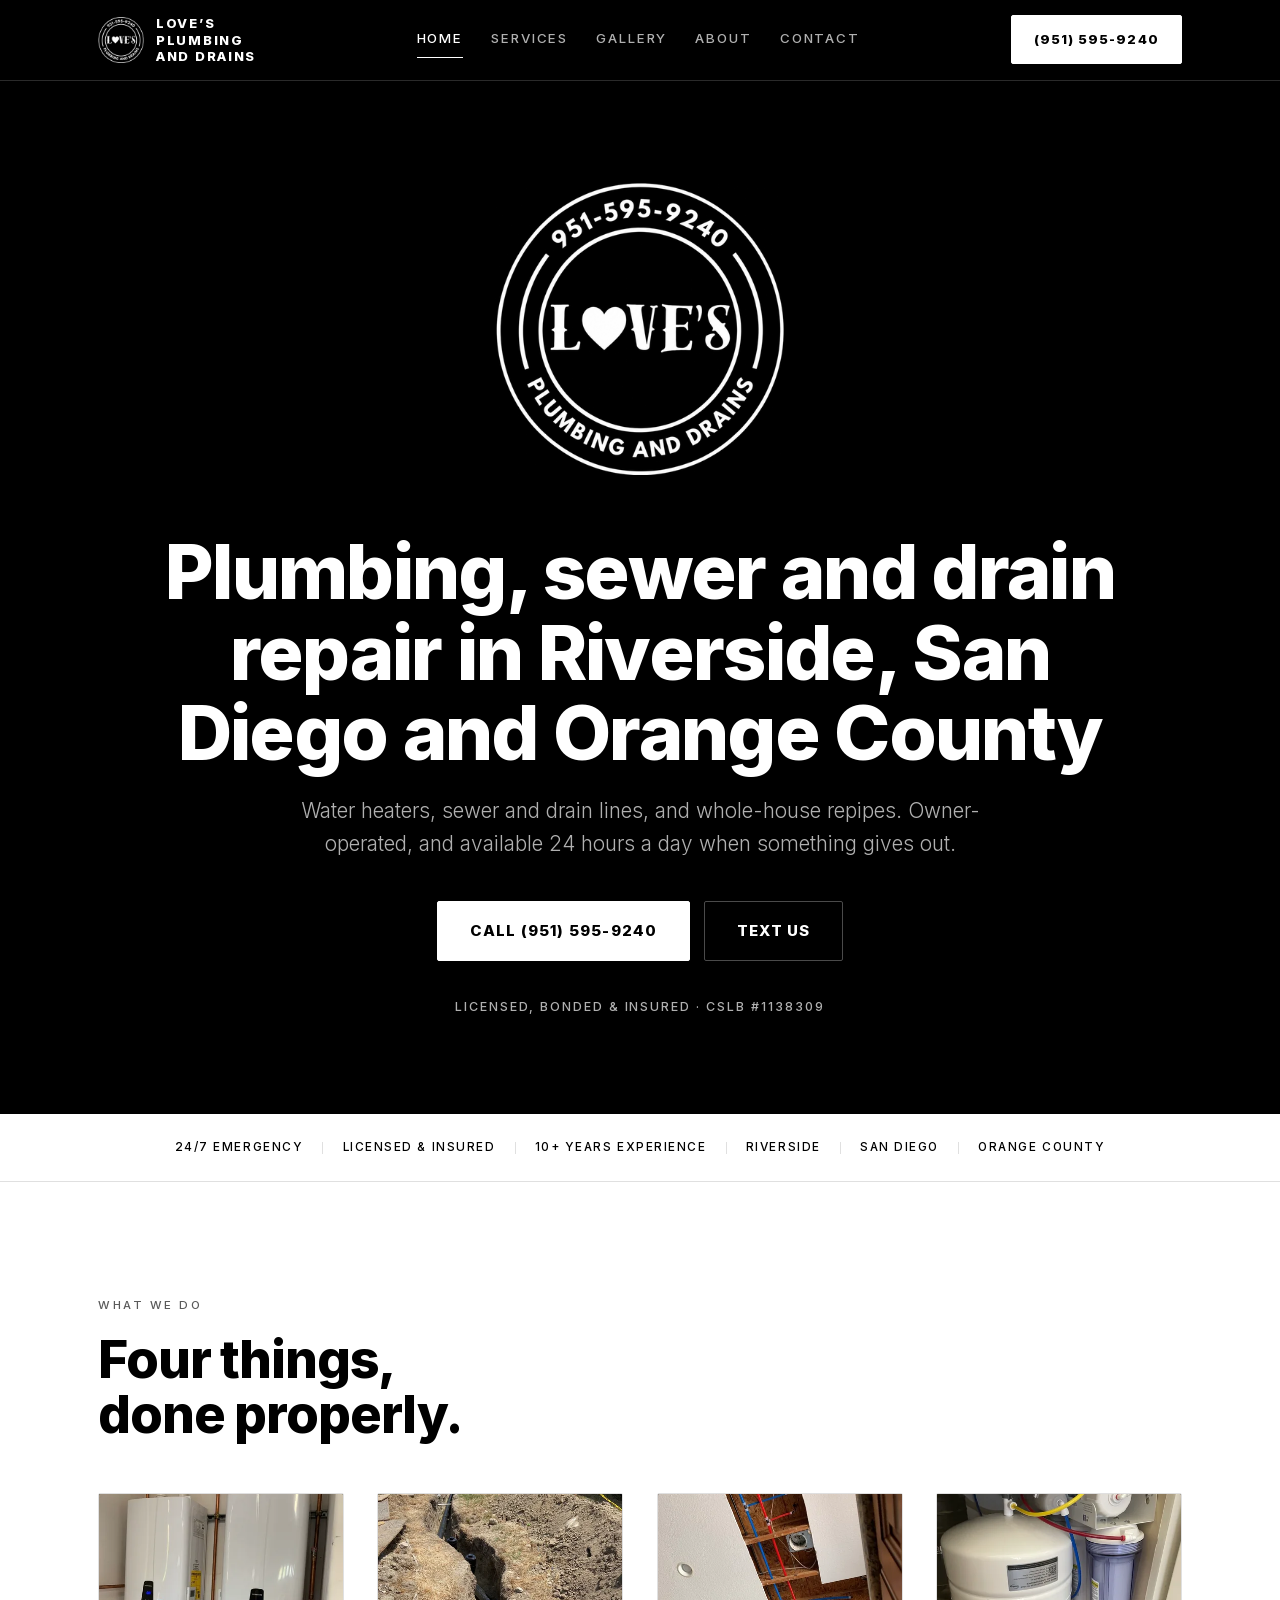
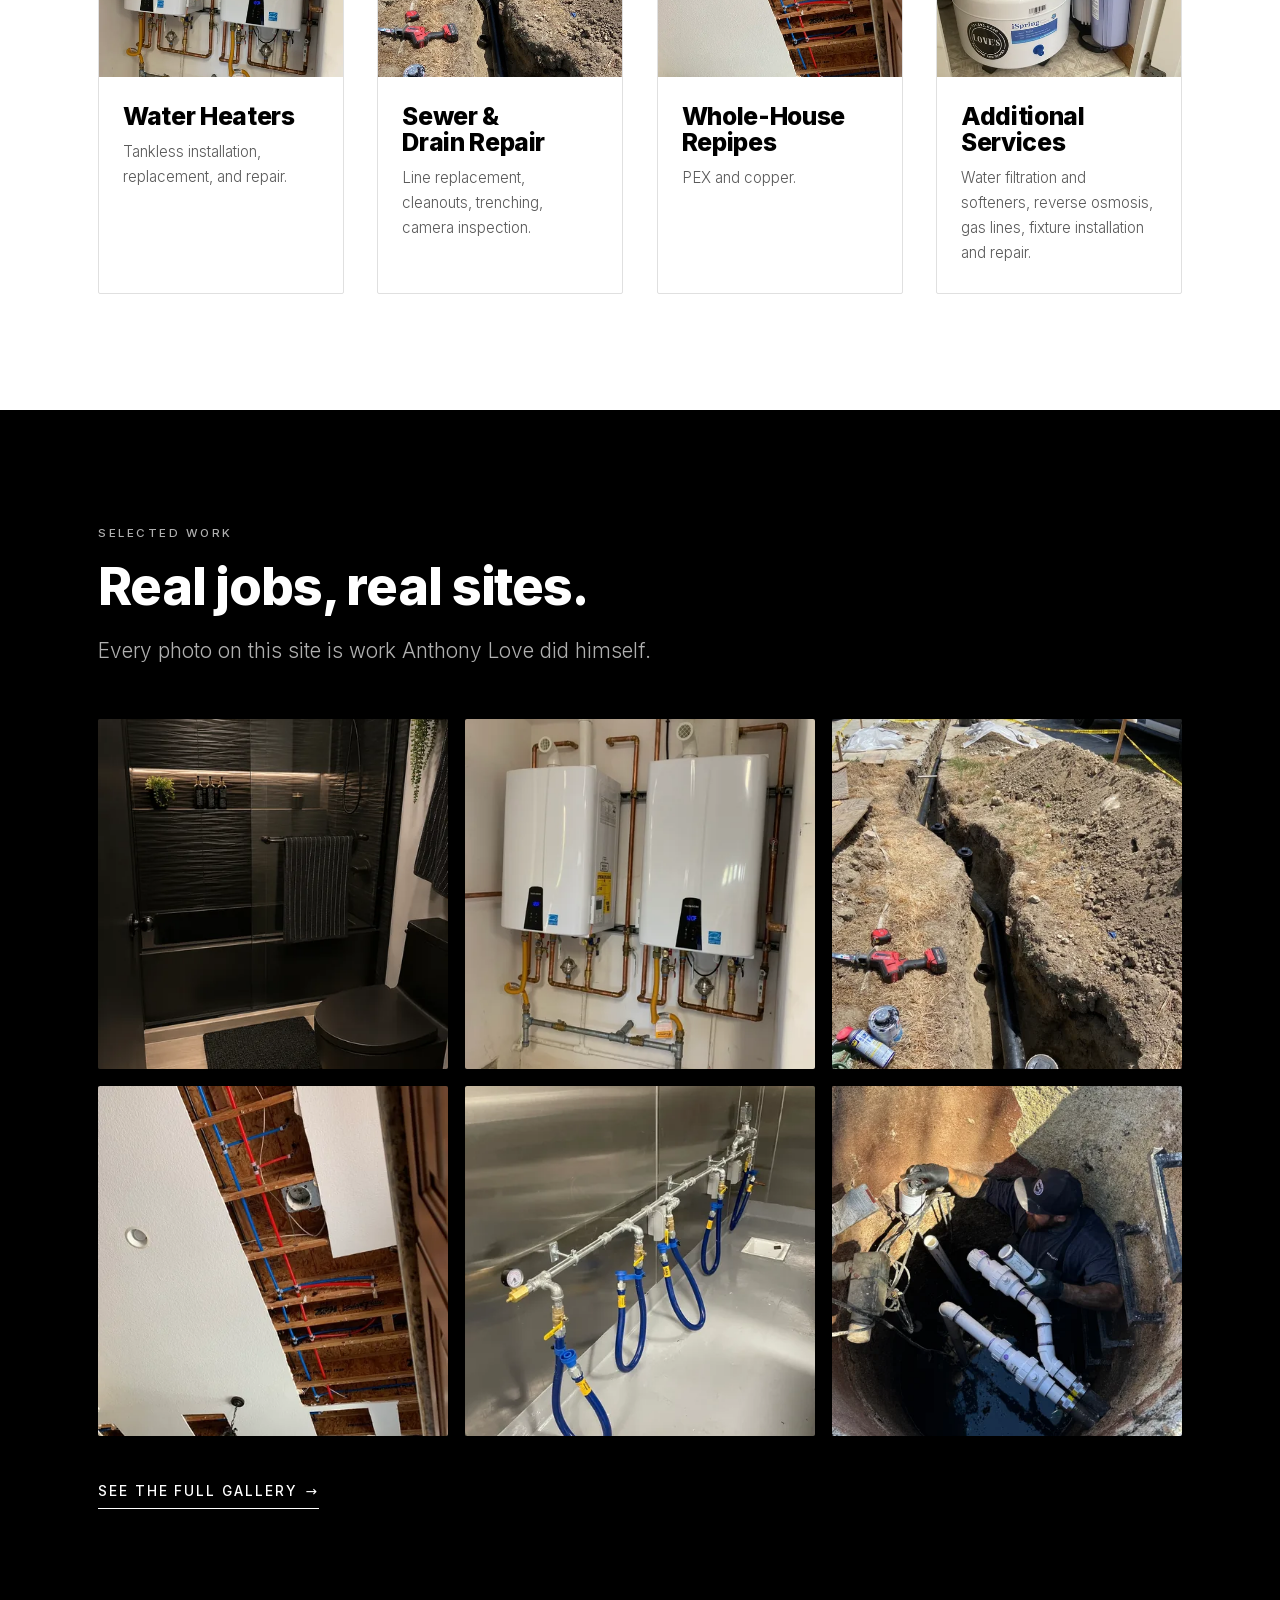
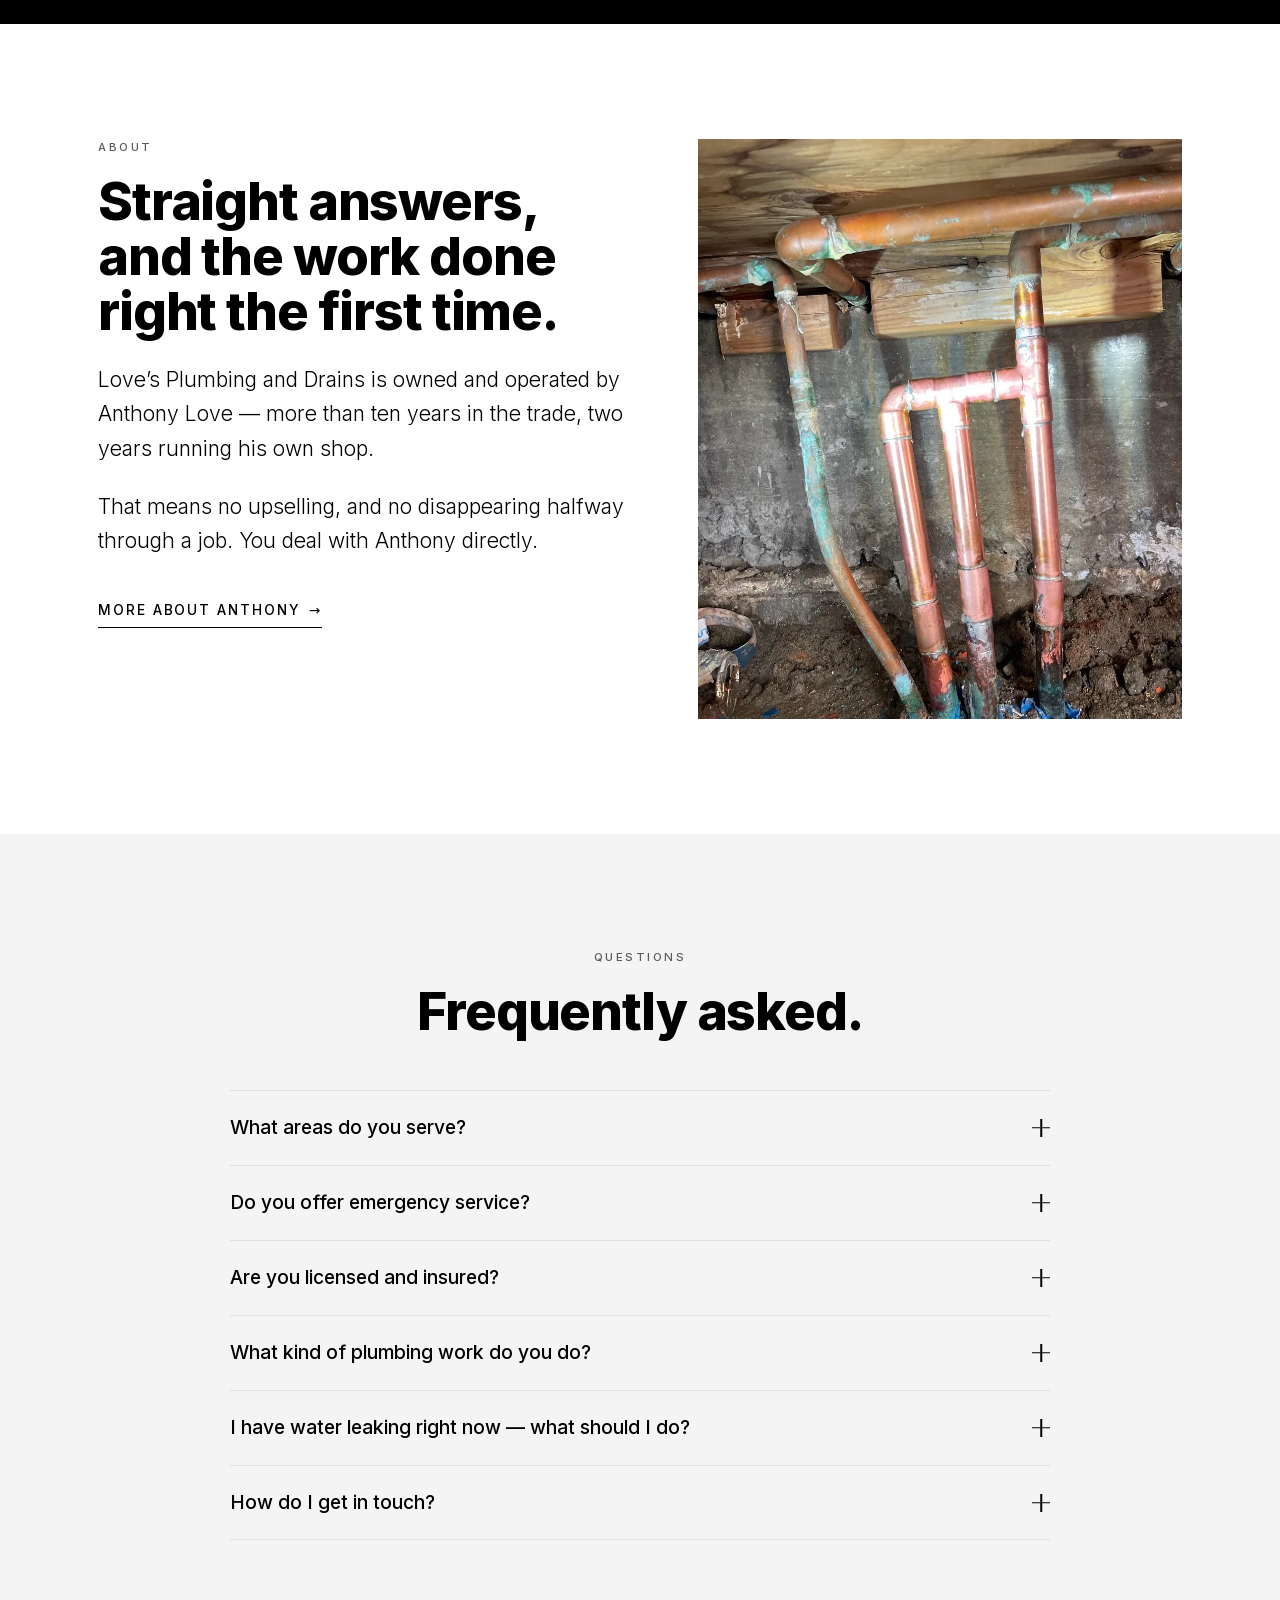
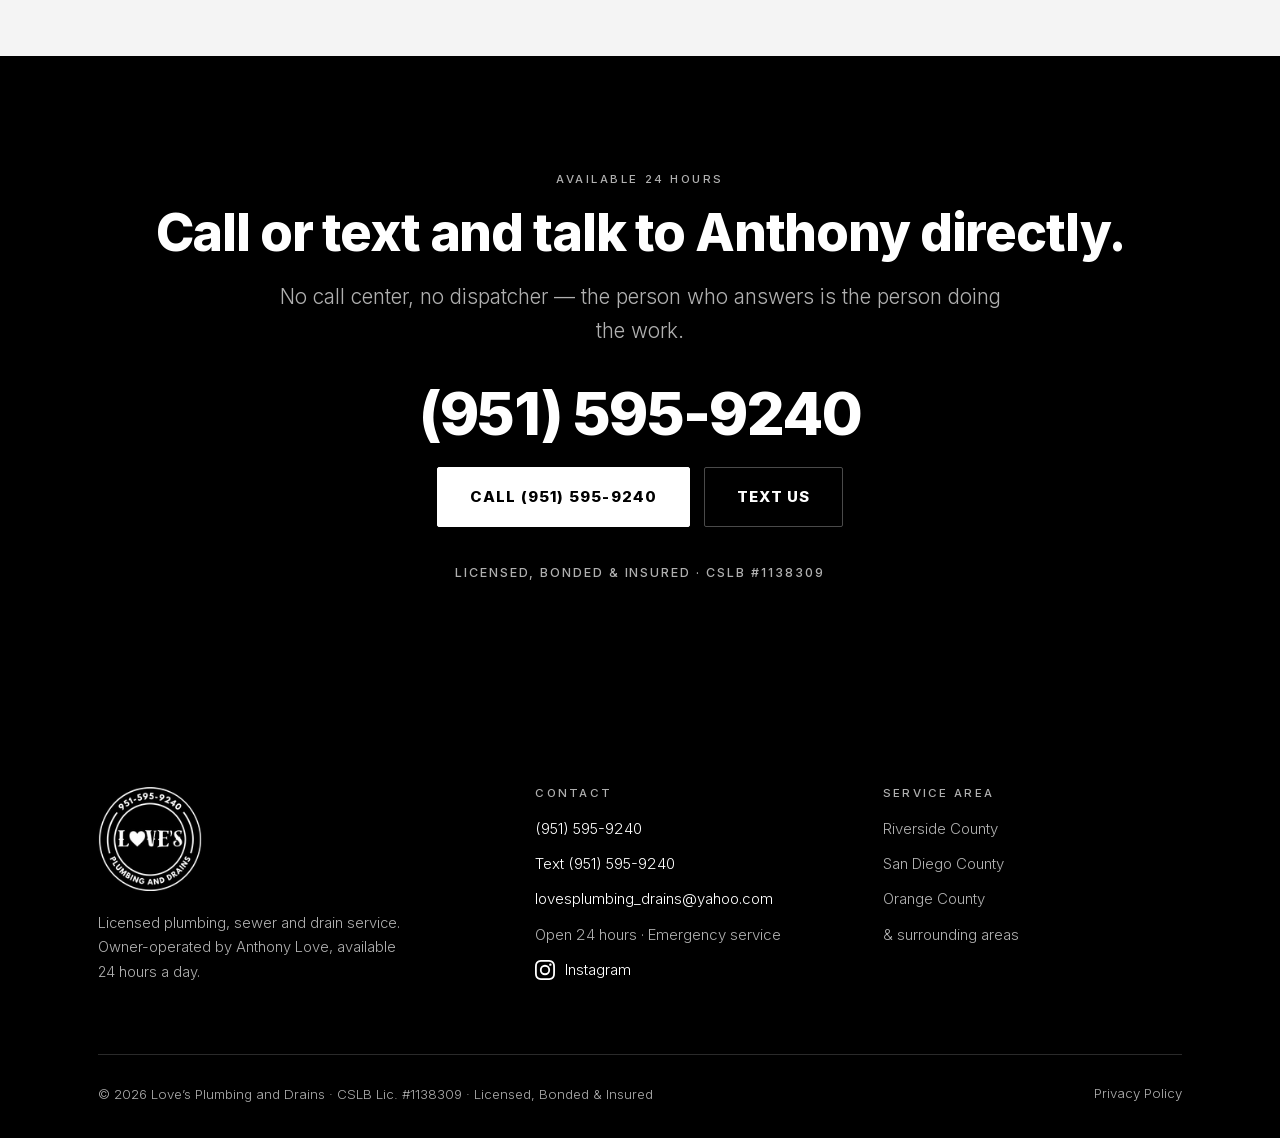
==== index.html @ a5c72faa "Build marketing site for Love's Plumbing and Drains Flat HTML/CSS/JS site with no framework and no r" ====
<!DOCTYPE html>
<html lang="en">
<head>
<meta charset="utf-8">
<meta name="viewport" content="width=device-width, initial-scale=1">
<title>Love’s Plumbing and Drains — Plumbing, Sewer &amp;amp; Drain Repair | Riverside, San Diego &amp;amp; Orange County</title>
<meta name="description" content="Owner-operated plumbing, sewer and drain contractor serving Riverside, San Diego and Orange County. Water heaters, sewer repair, whole-house repipes. Licensed, bonded and insured. Call or text (951) 595-9240, 24 hours a day.">
<link rel="canonical" href="https://mathias1-creator.github.io/loves-plumbing/">

<meta property="og:type" content="website">
<meta property="og:site_name" content="Love’s Plumbing and Drains">
<meta property="og:title" content="Love’s Plumbing and Drains — Plumbing, Sewer &amp;amp; Drain Repair | Riverside, San Diego &amp;amp; Orange County">
<meta property="og:description" content="Owner-operated plumbing, sewer and drain contractor serving Riverside, San Diego and Orange County. Water heaters, sewer repair, whole-house repipes. Licensed, bonded and insured. Call or text (951) 595-9240, 24 hours a day.">
<meta property="og:url" content="https://mathias1-creator.github.io/loves-plumbing/">
<meta property="og:image" content="https://mathias1-creator.github.io/loves-plumbing/assets/img/og-image.png">
<meta property="og:image:width" content="1200">
<meta property="og:image:height" content="630">
<meta property="og:image:alt" content="Love’s Plumbing and Drains — licensed plumbing, sewer and drain service">
<meta name="twitter:card" content="summary_large_image">
<meta name="twitter:title" content="Love’s Plumbing and Drains — Plumbing, Sewer &amp;amp; Drain Repair | Riverside, San Diego &amp;amp; Orange County">
<meta name="twitter:description" content="Owner-operated plumbing, sewer and drain contractor serving Riverside, San Diego and Orange County. Water heaters, sewer repair, whole-house repipes. Licensed, bonded and insured. Call or text (951) 595-9240, 24 hours a day.">
<meta name="twitter:image" content="https://mathias1-creator.github.io/loves-plumbing/assets/img/og-image.png">

<link rel="icon" href="assets/img/favicon.ico" sizes="any">
<link rel="icon" type="image/png" sizes="32x32" href="assets/img/favicon-32.png">
<link rel="apple-touch-icon" href="assets/img/apple-touch-icon.png">
<meta name="theme-color" content="#000000">

<link rel="preload" href="assets/fonts/inter-var.woff2" as="font" type="font/woff2" crossorigin>
<link rel="stylesheet" href="assets/css/site.css">
<script type="application/ld+json">[{"@context":"https://schema.org","@type":"Plumber","@id":"https://mathias1-creator.github.io/loves-plumbing/#business","name":"Love\u2019s Plumbing and Drains","url":"https://mathias1-creator.github.io/loves-plumbing/","telephone":"(951) 595-9240","email":"lovesplumbing_drains@yahoo.com","image":"https://mathias1-creator.github.io/loves-plumbing/assets/img/og-image.png","logo":"https://mathias1-creator.github.io/loves-plumbing/assets/img/logo-white.png","description":"Owner-operated plumbing, sewer and drain contractor serving Riverside, San Diego and Orange County. Water heaters, sewer and drain repair, whole-house repipes. Licensed, bonded and insured, 24 hours a day.","founder":{"@type":"Person","name":"Anthony Love"},"areaServed":[{"@type":"AdministrativeArea","name":"Riverside"},{"@type":"AdministrativeArea","name":"San Diego"},{"@type":"AdministrativeArea","name":"Orange County"}],"openingHoursSpecification":[{"@type":"OpeningHoursSpecification","dayOfWeek":["Monday","Tuesday","Wednesday","Thursday","Friday","Saturday","Sunday"],"opens":"00:00","closes":"23:59"}],"hasCredential":{"@type":"EducationalOccupationalCredential","credentialCategory":"CSLB Contractor License","identifier":"1138309"},"sameAs":["https://www.instagram.com/loves_plumbing_and_drains/"],"hasOfferCatalog":{"@type":"OfferCatalog","name":"Plumbing services","itemListElement":[{"@type":"Offer","itemOffered":{"@type":"Service","name":"Water heater installation, replacement and repair"}},{"@type":"Offer","itemOffered":{"@type":"Service","name":"Tankless water heater installation"}},{"@type":"Offer","itemOffered":{"@type":"Service","name":"Sewer and drain line repair and replacement"}},{"@type":"Offer","itemOffered":{"@type":"Service","name":"Drain cleanouts and camera inspection"}},{"@type":"Offer","itemOffered":{"@type":"Service","name":"Whole-house repipes in PEX and copper"}},{"@type":"Offer","itemOffered":{"@type":"Service","name":"Water filtration, softeners and reverse osmosis"}},{"@type":"Offer","itemOffered":{"@type":"Service","name":"Gas line installation and repair"}},{"@type":"Offer","itemOffered":{"@type":"Service","name":"Fixture installation and repair"}}]}},{"@context":"https://schema.org","@type":"FAQPage","mainEntity":[{"@type":"Question","name":"What areas do you serve?","acceptedAnswer":{"@type":"Answer","text":"Riverside, San Diego, and Orange County, plus surrounding areas."}},{"@type":"Question","name":"Do you offer emergency service?","acceptedAnswer":{"@type":"Answer","text":"Yes. Emergency service is available 24 hours a day."}},{"@type":"Question","name":"Are you licensed and insured?","acceptedAnswer":{"@type":"Answer","text":"Yes \u2014 licensed, bonded, and insured. CSLB License #1138309."}},{"@type":"Question","name":"What kind of plumbing work do you do?","acceptedAnswer":{"@type":"Answer","text":"Four main areas: water heaters, including tankless installation, replacement and repair; sewer and drain repair, including line replacement, cleanouts, trenching and camera inspection; whole-house repipes in PEX and copper; and additional work such as water filtration and softeners, reverse osmosis, gas lines, and fixture installation and repair."}},{"@type":"Question","name":"I have water leaking right now \u2014 what should I do?","acceptedAnswer":{"@type":"Answer","text":"Shut off the main water valve to the house, then call (951) 595-9240. If the leak is near anything electrical, stay clear of it and call from a safe spot."}},{"@type":"Question","name":"How do I get in touch?","acceptedAnswer":{"@type":"Answer","text":"Call or text (951) 595-9240, any time."}}]}]</script>
</head>
<body>
<a class="skip" href="#main">Skip to content</a>
<header class="site-header">
<div class="wrap header-inner">
<a class="brand" href="">
<img src="assets/img/logo-white-64.png"
     srcset="assets/img/logo-white-64.png 64w, assets/img/logo-white-128.png 128w"
     sizes="46px" width="46" height="46" alt="Love’s Plumbing and Drains home">
<span class="brand-name">Love&rsquo;s Plumbing<br>and Drains</span>
</a>
<button class="nav-toggle" type="button" aria-expanded="false" aria-controls="primary-nav" aria-label="Menu"><span></span></button>
<nav class="nav" id="primary-nav" aria-label="Primary"><a href="" aria-current="page">Home</a><a href="services/">Services</a><a href="gallery/">Gallery</a><a href="about/">About</a><a href="contact/">Contact</a></nav>
<a class="btn btn--light header-cta" href="tel:+19515959240">(951) 595-9240</a>
</div>
</header>
<main id="main">

<section class="hero">
<div class="wrap">
<img class="hero-badge" src="assets/img/logo-white-400.png"
     srcset="assets/img/logo-white-256.png 256w, assets/img/logo-white-400.png 400w, assets/img/logo-white-600.png 600w"
     sizes="(min-width: 900px) 292px, 27vw"
     width="600" height="600" alt="Love’s Plumbing and Drains" fetchpriority="high">
<h1>Plumbing, sewer and drain repair in Riverside, San Diego and Orange County</h1>
<p class="lede">Water heaters, sewer and drain lines, and whole-house repipes. Owner-operated, and available 24 hours a day when something gives out.</p>
<div class="btn-row"><a class="btn btn--light" href="tel:+19515959240">Call (951) 595-9240</a><a class="btn btn--outline-light" href="sms:+19515959240">Text us</a></div>
<p class="hero-license">Licensed, Bonded &amp; Insured &middot; CSLB #1138309</p>
</div>
</section>

<section class="trust" aria-label="At a glance">
<div class="wrap"><ul><li>24/7 Emergency</li><li>Licensed &amp; Insured</li><li>10+ Years Experience</li><li>Riverside</li><li>San Diego</li><li>Orange County</li></ul></div>
</section>

<section class="section section--light" aria-labelledby="svc-h">
<div class="wrap">
<div class="section-head">
<span class="eyebrow">What we do</span>
<h2 id="svc-h">Four things, done properly.</h2>
</div>
<div class="svc-grid"><a class="svc-card reveal" href="services/#water-heaters"><div class="svc-media"><picture><source type="image/webp" srcset="assets/img/photos/water-heater-tankless-navien-pair-01-480.webp 480w, assets/img/photos/water-heater-tankless-navien-pair-01-960.webp 960w, assets/img/photos/water-heater-tankless-navien-pair-01-1284.webp 1284w" sizes="(min-width: 900px) 30vw, (min-width: 560px) 45vw, 92vw"><img src="assets/img/photos/water-heater-tankless-navien-pair-01-960.jpg" srcset="assets/img/photos/water-heater-tankless-navien-pair-01-480.jpg 480w, assets/img/photos/water-heater-tankless-navien-pair-01-960.jpg 960w, assets/img/photos/water-heater-tankless-navien-pair-01-1284.jpg 1284w" sizes="(min-width: 900px) 30vw, (min-width: 560px) 45vw, 92vw" width="1284" height="1683" alt="Two white Navien tankless water heaters mounted side by side on a wall, connected with copper manifolds, isolation valves and yellow gas lines" loading="lazy" decoding="async"></picture></div><div class="svc-body"><h3>Water Heaters</h3><p>Tankless installation, replacement, and repair.</p></div></a><a class="svc-card reveal" href="services/#sewer-drain"><div class="svc-media"><picture><source type="image/webp" srcset="assets/img/photos/sewer-trench-caution-tape-01-480.webp 480w, assets/img/photos/sewer-trench-caution-tape-01-960.webp 960w, assets/img/photos/sewer-trench-caution-tape-01-1284.webp 1284w" sizes="(min-width: 900px) 30vw, (min-width: 560px) 45vw, 92vw"><img src="assets/img/photos/sewer-trench-caution-tape-01-960.jpg" srcset="assets/img/photos/sewer-trench-caution-tape-01-480.jpg 480w, assets/img/photos/sewer-trench-caution-tape-01-960.jpg 960w, assets/img/photos/sewer-trench-caution-tape-01-1284.jpg 1284w" sizes="(min-width: 900px) 30vw, (min-width: 560px) 45vw, 92vw" width="1284" height="1664" alt="Long open trench running along a driveway with a new black ABS sewer line and cleanout fitting, cordoned off with caution tape" loading="lazy" decoding="async"></picture></div><div class="svc-body"><h3>Sewer &amp; Drain Repair</h3><p>Line replacement, cleanouts, trenching, camera inspection.</p></div></a><a class="svc-card reveal" href="services/#repipes"><div class="svc-media"><picture><source type="image/webp" srcset="assets/img/photos/repipe-pex-ceiling-01-480.webp 480w, assets/img/photos/repipe-pex-ceiling-01-960.webp 960w, assets/img/photos/repipe-pex-ceiling-01-1284.webp 1284w" sizes="(min-width: 900px) 30vw, (min-width: 560px) 45vw, 92vw"><img src="assets/img/photos/repipe-pex-ceiling-01-960.jpg" srcset="assets/img/photos/repipe-pex-ceiling-01-480.jpg 480w, assets/img/photos/repipe-pex-ceiling-01-960.jpg 960w, assets/img/photos/repipe-pex-ceiling-01-1284.jpg 1284w" sizes="(min-width: 900px) 30vw, (min-width: 560px) 45vw, 92vw" width="1284" height="1603" alt="Red and blue PEX water lines running through open ceiling joists during a whole-house repipe" loading="lazy" decoding="async"></picture></div><div class="svc-body"><h3>Whole-House Repipes</h3><p>PEX and copper.</p></div></a><a class="svc-card reveal" href="services/#additional"><div class="svc-media"><picture><source type="image/webp" srcset="assets/img/photos/filtration-reverse-osmosis-undersink-01-480.webp 480w, assets/img/photos/filtration-reverse-osmosis-undersink-01-960.webp 960w, assets/img/photos/filtration-reverse-osmosis-undersink-01-1600.webp 1600w" sizes="(min-width: 900px) 30vw, (min-width: 560px) 45vw, 92vw"><img src="assets/img/photos/filtration-reverse-osmosis-undersink-01-960.jpg" srcset="assets/img/photos/filtration-reverse-osmosis-undersink-01-480.jpg 480w, assets/img/photos/filtration-reverse-osmosis-undersink-01-960.jpg 960w, assets/img/photos/filtration-reverse-osmosis-undersink-01-1600.jpg 1600w" sizes="(min-width: 900px) 30vw, (min-width: 560px) 45vw, 92vw" width="1600" height="2133" alt="Under-sink iSpring reverse osmosis drinking water system with storage tank and filter housings, labeled with a Love’s Plumbing and Drains sticker" loading="lazy" decoding="async"></picture></div><div class="svc-body"><h3>Additional Services</h3><p>Water filtration and softeners, reverse osmosis, gas lines, fixture installation and repair.</p></div></a></div>
</div>
</section>

<section class="section section--dark" aria-labelledby="work-h">
<div class="wrap">
<div class="section-head">
<span class="eyebrow">Selected work</span>
<h2 id="work-h">Real jobs, real sites.</h2>
<p class="lede" style="margin-top:1.25rem">Every photo on this site is work Anthony Love did himself.</p>
</div>
<div class="work-grid reveal"><a href="gallery/"><picture><source type="image/webp" srcset="assets/img/photos/bathroom-dark-tile-finished-01-480.webp 480w, assets/img/photos/bathroom-dark-tile-finished-01-960.webp 960w, assets/img/photos/bathroom-dark-tile-finished-01-1086.webp 1086w" sizes="(min-width: 900px) 30vw, (min-width: 560px) 45vw, 92vw"><img src="assets/img/photos/bathroom-dark-tile-finished-01-960.jpg" srcset="assets/img/photos/bathroom-dark-tile-finished-01-480.jpg 480w, assets/img/photos/bathroom-dark-tile-finished-01-960.jpg 960w, assets/img/photos/bathroom-dark-tile-finished-01-1086.jpg 1086w" sizes="(min-width: 900px) 30vw, (min-width: 560px) 45vw, 92vw" width="1086" height="1448" alt="Finished bathroom with dark textured wave tile, a black soaking tub, matte black shower fixtures and a lit recessed niche" loading="lazy" decoding="async"></picture></a><a href="gallery/"><picture><source type="image/webp" srcset="assets/img/photos/water-heater-tankless-navien-pair-01-480.webp 480w, assets/img/photos/water-heater-tankless-navien-pair-01-960.webp 960w, assets/img/photos/water-heater-tankless-navien-pair-01-1284.webp 1284w" sizes="(min-width: 900px) 30vw, (min-width: 560px) 45vw, 92vw"><img src="assets/img/photos/water-heater-tankless-navien-pair-01-960.jpg" srcset="assets/img/photos/water-heater-tankless-navien-pair-01-480.jpg 480w, assets/img/photos/water-heater-tankless-navien-pair-01-960.jpg 960w, assets/img/photos/water-heater-tankless-navien-pair-01-1284.jpg 1284w" sizes="(min-width: 900px) 30vw, (min-width: 560px) 45vw, 92vw" width="1284" height="1683" alt="Two white Navien tankless water heaters mounted side by side on a wall, connected with copper manifolds, isolation valves and yellow gas lines" loading="lazy" decoding="async"></picture></a><a href="gallery/"><picture><source type="image/webp" srcset="assets/img/photos/sewer-trench-caution-tape-01-480.webp 480w, assets/img/photos/sewer-trench-caution-tape-01-960.webp 960w, assets/img/photos/sewer-trench-caution-tape-01-1284.webp 1284w" sizes="(min-width: 900px) 30vw, (min-width: 560px) 45vw, 92vw"><img src="assets/img/photos/sewer-trench-caution-tape-01-960.jpg" srcset="assets/img/photos/sewer-trench-caution-tape-01-480.jpg 480w, assets/img/photos/sewer-trench-caution-tape-01-960.jpg 960w, assets/img/photos/sewer-trench-caution-tape-01-1284.jpg 1284w" sizes="(min-width: 900px) 30vw, (min-width: 560px) 45vw, 92vw" width="1284" height="1664" alt="Long open trench running along a driveway with a new black ABS sewer line and cleanout fitting, cordoned off with caution tape" loading="lazy" decoding="async"></picture></a><a href="gallery/"><picture><source type="image/webp" srcset="assets/img/photos/repipe-pex-ceiling-01-480.webp 480w, assets/img/photos/repipe-pex-ceiling-01-960.webp 960w, assets/img/photos/repipe-pex-ceiling-01-1284.webp 1284w" sizes="(min-width: 900px) 30vw, (min-width: 560px) 45vw, 92vw"><img src="assets/img/photos/repipe-pex-ceiling-01-960.jpg" srcset="assets/img/photos/repipe-pex-ceiling-01-480.jpg 480w, assets/img/photos/repipe-pex-ceiling-01-960.jpg 960w, assets/img/photos/repipe-pex-ceiling-01-1284.jpg 1284w" sizes="(min-width: 900px) 30vw, (min-width: 560px) 45vw, 92vw" width="1284" height="1603" alt="Red and blue PEX water lines running through open ceiling joists during a whole-house repipe" loading="lazy" decoding="async"></picture></a><a href="gallery/"><picture><source type="image/webp" srcset="assets/img/photos/gas-line-commercial-kitchen-03-480.webp 480w, assets/img/photos/gas-line-commercial-kitchen-03-960.webp 960w, assets/img/photos/gas-line-commercial-kitchen-03-1284.webp 1284w" sizes="(min-width: 900px) 30vw, (min-width: 560px) 45vw, 92vw"><img src="assets/img/photos/gas-line-commercial-kitchen-03-960.jpg" srcset="assets/img/photos/gas-line-commercial-kitchen-03-480.jpg 480w, assets/img/photos/gas-line-commercial-kitchen-03-960.jpg 960w, assets/img/photos/gas-line-commercial-kitchen-03-1284.jpg 1284w" sizes="(min-width: 900px) 30vw, (min-width: 560px) 45vw, 92vw" width="1284" height="1643" alt="Blue commercial gas connectors and shutoff valves running along a stainless steel commercial kitchen wall" loading="lazy" decoding="async"></picture></a><a href="gallery/"><picture><source type="image/webp" srcset="assets/img/photos/sewer-vault-service-10-480.webp 480w, assets/img/photos/sewer-vault-service-10-960.webp 960w, assets/img/photos/sewer-vault-service-10-1600.webp 1600w" sizes="(min-width: 900px) 30vw, (min-width: 560px) 45vw, 92vw"><img src="assets/img/photos/sewer-vault-service-10-960.jpg" srcset="assets/img/photos/sewer-vault-service-10-480.jpg 480w, assets/img/photos/sewer-vault-service-10-960.jpg 960w, assets/img/photos/sewer-vault-service-10-1600.jpg 1600w" sizes="(min-width: 900px) 30vw, (min-width: 560px) 45vw, 92vw" width="1600" height="2133" alt="Plumber working inside a below-grade concrete vault, installing new PVC piping above standing water" loading="lazy" decoding="async"></picture></a></div>
<p style="margin-top:2.5rem"><a class="link-more" href="gallery/">See the full gallery <span aria-hidden="true">&rarr;</span></a></p>
</div>
</section>

<section class="section section--light" aria-labelledby="about-h">
<div class="wrap about-split">
<div class="about-copy reveal">
<span class="eyebrow">About</span>
<h2 id="about-h" style="margin-bottom:1.5rem">Straight answers, and the work done right the first time.</h2>
<p>Love’s Plumbing and Drains is owned and operated by Anthony Love — more than ten years in the trade, two years running his own shop.</p>
<p>That means no upselling, and no disappearing halfway through a job. You deal with Anthony directly.</p>
<p style="margin-top:2rem"><a class="link-more" href="about/">More about Anthony <span aria-hidden="true">&rarr;</span></a></p>
</div>
<div class="reveal"><picture><source type="image/webp" srcset="assets/img/photos/repipe-copper-crawlspace-03-480.webp 480w, assets/img/photos/repipe-copper-crawlspace-03-960.webp 960w, assets/img/photos/repipe-copper-crawlspace-03-1284.webp 1284w" sizes="(min-width: 860px) 46vw, 92vw"><img src="assets/img/photos/repipe-copper-crawlspace-03-960.jpg" srcset="assets/img/photos/repipe-copper-crawlspace-03-480.jpg 480w, assets/img/photos/repipe-copper-crawlspace-03-960.jpg 960w, assets/img/photos/repipe-copper-crawlspace-03-1284.jpg 1284w" sizes="(min-width: 860px) 46vw, 92vw" width="1284" height="1535" alt="New copper supply manifold installed against a concrete foundation wall in a crawlspace" loading="lazy" decoding="async"></picture></div>
</div>
</section>

<section class="section section--grey" aria-labelledby="faq-h">
<div class="wrap">
<div class="section-head" style="text-align:center;margin-inline:auto">
<span class="eyebrow">Questions</span>
<h2 id="faq-h">Frequently asked.</h2>
</div>
<div class="faq"><div class="faq-item"><h3><button class="faq-q" type="button" id="faq-q0" aria-controls="faq-a0" aria-expanded="true"><span>What areas do you serve?</span><span class="faq-icon" aria-hidden="true"></span></button></h3><div class="faq-a" id="faq-a0" role="region" aria-labelledby="faq-q0"><p>Riverside, San Diego, and Orange County, plus surrounding areas.</p></div></div><div class="faq-item"><h3><button class="faq-q" type="button" id="faq-q1" aria-controls="faq-a1" aria-expanded="true"><span>Do you offer emergency service?</span><span class="faq-icon" aria-hidden="true"></span></button></h3><div class="faq-a" id="faq-a1" role="region" aria-labelledby="faq-q1"><p>Yes. Emergency service is available 24 hours a day.</p></div></div><div class="faq-item"><h3><button class="faq-q" type="button" id="faq-q2" aria-controls="faq-a2" aria-expanded="true"><span>Are you licensed and insured?</span><span class="faq-icon" aria-hidden="true"></span></button></h3><div class="faq-a" id="faq-a2" role="region" aria-labelledby="faq-q2"><p>Yes — licensed, bonded, and insured. CSLB License #1138309.</p></div></div><div class="faq-item"><h3><button class="faq-q" type="button" id="faq-q3" aria-controls="faq-a3" aria-expanded="true"><span>What kind of plumbing work do you do?</span><span class="faq-icon" aria-hidden="true"></span></button></h3><div class="faq-a" id="faq-a3" role="region" aria-labelledby="faq-q3"><p>Four main areas: water heaters, including tankless installation, replacement and repair; sewer and drain repair, including line replacement, cleanouts, trenching and camera inspection; whole-house repipes in PEX and copper; and additional work such as water filtration and softeners, reverse osmosis, gas lines, and fixture installation and repair.</p></div></div><div class="faq-item"><h3><button class="faq-q" type="button" id="faq-q4" aria-controls="faq-a4" aria-expanded="true"><span>I have water leaking right now — what should I do?</span><span class="faq-icon" aria-hidden="true"></span></button></h3><div class="faq-a" id="faq-a4" role="region" aria-labelledby="faq-q4"><p>Shut off the main water valve to the house, then call (951) 595-9240. If the leak is near anything electrical, stay clear of it and call from a safe spot.</p></div></div><div class="faq-item"><h3><button class="faq-q" type="button" id="faq-q5" aria-controls="faq-a5" aria-expanded="true"><span>How do I get in touch?</span><span class="faq-icon" aria-hidden="true"></span></button></h3><div class="faq-a" id="faq-a5" role="region" aria-labelledby="faq-q5"><p>Call or text (951) 595-9240, any time.</p></div></div></div>
</div>
</section>

<section class="section section--dark" aria-labelledby="cta-h">
<div class="wrap" style="text-align:center">
<span class="eyebrow">Available 24 hours</span>
<h2 id="cta-h" class="reveal">Call or text and talk to Anthony directly.</h2>
<p class="lede reveal" style="margin:1.25rem auto 2.25rem">No call center, no dispatcher &mdash; the person who answers is the person doing the work.</p>
<a class="contact-big" href="tel:+19515959240">(951) 595-9240</a>
<div class="reveal" style="display:flex;justify-content:center"><div class="btn-row"><a class="btn btn--light" href="tel:+19515959240">Call (951) 595-9240</a><a class="btn btn--outline-light" href="sms:+19515959240">Text us</a></div></div>
<p class="hero-license">Licensed, Bonded &amp; Insured &middot; CSLB #1138309</p>
</div>
</section>

</main>
<footer class="site-footer">
<div class="wrap">
<div class="footer-grid">

<div class="footer-brand">
<img src="assets/img/logo-white-128.png"
     srcset="assets/img/logo-white-128.png 128w, assets/img/logo-white-256.png 256w"
     sizes="104px" width="104" height="104" alt="Love’s Plumbing and Drains">
<p>Licensed plumbing, sewer and drain service. Owner-operated by Anthony Love, available 24 hours a day.</p>
</div>

<div class="footer-col">
<h2>Contact</h2>
<ul>
<li><a href="tel:+19515959240">(951) 595-9240</a></li>
<li><a href="sms:+19515959240">Text (951) 595-9240</a></li>
<li><a href="mailto:lovesplumbing_drains@yahoo.com">lovesplumbing_drains@yahoo.com</a></li>
<li class="muted">Open 24 hours &middot; Emergency service</li>
<li><a class="ig-link" href="https://www.instagram.com/loves_plumbing_and_drains/" rel="noopener noreferrer" target="_blank"><svg viewBox="0 0 24 24" aria-hidden="true" focusable="false"><path d="M12 2.16c3.2 0 3.58.01 4.85.07 1.17.05 1.8.25 2.23.41.56.22.96.48 1.38.9.42.42.68.82.9 1.38.16.42.36 1.06.41 2.23.06 1.27.07 1.65.07 4.85s-.01 3.58-.07 4.85c-.05 1.17-.25 1.8-.41 2.23-.22.56-.48.96-.9 1.38-.42.42-.82.68-1.38.9-.42.16-1.06.36-2.23.41-1.27.06-1.65.07-4.85.07s-3.58-.01-4.85-.07c-1.17-.05-1.8-.25-2.23-.41-.56-.22-.96-.48-1.38-.9-.42-.42-.68-.82-.9-1.38-.16-.42-.36-1.06-.41-2.23-.06-1.27-.07-1.65-.07-4.85s.01-3.58.07-4.85c.05-1.17.25-1.8.41-2.23.22-.56.48-.96.9-1.38.42-.42.82-.68 1.38-.9.42-.16 1.06-.36 2.23-.41 1.27-.06 1.65-.07 4.85-.07M12 0C8.74 0 8.33.01 7.05.07 5.78.13 4.9.33 4.14.63c-.79.3-1.46.72-2.13 1.38C1.35 2.68.93 3.35.63 4.14.33 4.9.13 5.78.07 7.05.01 8.33 0 8.74 0 12s.01 3.67.07 4.95c.06 1.27.26 2.15.56 2.91.3.79.72 1.46 1.38 2.13.67.66 1.34 1.08 2.13 1.38.76.3 1.64.5 2.91.56C8.33 23.99 8.74 24 12 24s3.67-.01 4.95-.07c1.27-.06 2.15-.26 2.91-.56.79-.3 1.46-.72 2.13-1.38.66-.67 1.08-1.34 1.38-2.13.3-.76.5-1.64.56-2.91.06-1.28.07-1.69.07-4.95s-.01-3.67-.07-4.95c-.06-1.27-.26-2.15-.56-2.91-.3-.79-.72-1.46-1.38-2.13C21.32 1.35 20.65.93 19.86.63c-.76-.3-1.64-.5-2.91-.56C15.67.01 15.26 0 12 0z"/><path d="M12 5.84A6.16 6.16 0 1 0 18.16 12 6.16 6.16 0 0 0 12 5.84zM12 16a4 4 0 1 1 4-4 4 4 0 0 1-4 4z"/><circle cx="18.41" cy="5.59" r="1.44"/></svg><span>Instagram</span></a></li>
</ul>
</div>

<div class="footer-col">
<h2>Service area</h2>
<ul>
<li class="muted">Riverside County</li>
<li class="muted">San Diego County</li>
<li class="muted">Orange County</li>
<li class="muted">&amp; surrounding areas</li>
</ul>
</div>

</div>
<div class="footer-bottom">
<span>&copy; 2026 Love’s Plumbing and Drains &middot; CSLB Lic. #1138309 &middot; Licensed, Bonded &amp; Insured</span>
<a href="privacy/">Privacy Policy</a>
</div>
</div>
</footer>
<div class="callbar">
<a class="call" href="tel:+19515959240"><svg viewBox="0 0 24 24" aria-hidden="true" focusable="false"><path d="M6.62 10.79a15.05 15.05 0 0 0 6.59 6.59l2.2-2.2a1 1 0 0 1 1.03-.24 11.36 11.36 0 0 0 3.56.57 1 1 0 0 1 1 1V20a1 1 0 0 1-1 1A17 17 0 0 1 3 4a1 1 0 0 1 1-1h3.5a1 1 0 0 1 1 1 11.36 11.36 0 0 0 .57 3.56 1 1 0 0 1-.25 1.03l-2.2 2.2z"/></svg><span>Call</span></a>
<a class="text" href="sms:+19515959240"><svg viewBox="0 0 24 24" aria-hidden="true" focusable="false"><path d="M20 2H4a2 2 0 0 0-2 2v18l4-4h14a2 2 0 0 0 2-2V4a2 2 0 0 0-2-2zM7 9h10v2H7V9zm0 4h7v2H7v-2z"/></svg><span>Text</span></a>
</div>
<script src="assets/js/site.js" defer></script>
</body>
</html>
---- assets/css/site.css ----
/* ==========================================================================
   Love's Plumbing and Drains
   Strictly black, white and grey. No accent colour anywhere — the badge is
   uncompromising and any colour would fight it. Emphasis comes from inverted
   contrast and weight, never hue.
   ========================================================================== */

/* Self-hosted so no visitor IP is ever sent to a third-party font CDN.
   One variable file covers the whole 300–800 range we set type in. */
@font-face {
  font-family: "Inter";
  src: url("../fonts/inter-var.woff2") format("woff2-variations");
  font-weight: 300 800;
  font-style: normal;
  font-display: swap;
}

:root {
  --black: #000000;
  --off-black: #0c0c0c;
  --charcoal: #1a1a1a;
  --grey: #767676;
  --light-grey: #f4f4f4;
  --white: #ffffff;

  /* Derived greys for secondary copy. Still strictly greyscale, but pitched
     for WCAG AA against their own backgrounds rather than sitting at the
     4.5:1 knife-edge that --grey does. */
  --muted-on-dark: #b0b0b0;
  --muted-on-light: #5a5a5a;

  --rule-on-dark: #2a2a2a;
  --rule-on-light: #e0e0e0;

  --font: "Inter", system-ui, -apple-system, "Segoe UI", Roboto, sans-serif;

  --wrap: 1180px;
  --gutter: clamp(1.25rem, 4vw, 3rem);
  --section-y: clamp(4rem, 9vw, 7.5rem);

  --bar-h: 68px; /* sticky mobile call/text bar */
  --ease: cubic-bezier(0.22, 0.61, 0.36, 1);
}

/* --------------------------------------------------------------- reset -- */
*,
*::before,
*::after { box-sizing: border-box; }

html { -webkit-text-size-adjust: 100%; scroll-behavior: smooth; }

body {
  margin: 0;
  font-family: var(--font);
  font-weight: 300;
  font-size: clamp(1rem, 0.96rem + 0.2vw, 1.0625rem);
  line-height: 1.65;
  color: var(--black);
  background: var(--white);
  -webkit-font-smoothing: antialiased;
  text-rendering: optimizeLegibility;
  overflow-x: hidden;
}

img { max-width: 100%; height: auto; display: block; }
a { color: inherit; }
button { font: inherit; color: inherit; }

h1, h2, h3, h4 {
  margin: 0;
  font-weight: 800;
  line-height: 1.06;
  letter-spacing: -0.022em;
  text-wrap: balance;
}

h1 { font-size: clamp(2.25rem, 1.35rem + 4.4vw, 4.75rem); }
h2 { font-size: clamp(1.85rem, 1.2rem + 2.9vw, 3.25rem); }
h3 { font-size: clamp(1.2rem, 1.06rem + 0.62vw, 1.55rem); letter-spacing: -0.014em; }

p { margin: 0 0 1.15em; }
p:last-child { margin-bottom: 0; }

/* ----------------------------------------------------------- skip link -- */
.skip {
  position: absolute;
  left: -9999px;
  top: 0;
  z-index: 200;
  padding: 0.85rem 1.25rem;
  background: var(--white);
  color: var(--black);
  font-weight: 500;
}
.skip:focus { left: 0; }

/* ------------------------------------------------------------- layout -- */
.wrap {
  width: 100%;
  max-width: var(--wrap);
  margin-inline: auto;
  padding-inline: var(--gutter);
}

.section { padding-block: var(--section-y); }

/* The alternating black/white rhythm is the whole visual system — it comes
   straight from the logo, so the page never needs decoration to feel designed. */
.section--dark { background: var(--black); color: var(--white); }
.section--offblack { background: var(--off-black); color: var(--white); }
.section--light { background: var(--white); color: var(--black); }
.section--grey { background: var(--light-grey); color: var(--black); }

.section--dark a:not(.btn),
.section--offblack a:not(.btn) { color: var(--white); }

/* ------------------------------------------------------------ eyebrow -- */
/* Small, uppercase, generously letterspaced — a quiet echo of the ring type
   on the badge without literally copying it. */
.eyebrow {
  display: block;
  margin: 0 0 1.15rem;
  font-size: 0.72rem;
  font-weight: 500;
  text-transform: uppercase;
  letter-spacing: 0.22em;
  line-height: 1.4;
}
.section--dark .eyebrow,
.section--offblack .eyebrow { color: var(--muted-on-dark); }
.section--light .eyebrow,
.section--grey .eyebrow { color: var(--muted-on-light); }

.lede {
  font-size: clamp(1.05rem, 1rem + 0.4vw, 1.3rem);
  line-height: 1.6;
  max-width: 56ch;
}
.section--dark .lede,
.section--offblack .lede { color: var(--muted-on-dark); }
.section--light .lede,
.section--grey .lede { color: var(--muted-on-light); }

.section-head { max-width: 62ch; margin-bottom: clamp(2.25rem, 4vw, 3.5rem); }

/* ------------------------------------------------------------ buttons -- */
/* Inverted contrast rather than colour: white buttons on dark sections,
   black buttons on light ones. Maximum contrast is what makes them pop. */
.btn {
  display: inline-flex;
  align-items: center;
  justify-content: center;
  gap: 0.6rem;
  padding: 1.05rem 2rem;
  border: 1px solid transparent;
  border-radius: 2px;
  font-size: 0.94rem;
  font-weight: 800;
  letter-spacing: 0.08em;
  text-transform: uppercase;
  text-decoration: none;
  cursor: pointer;
  transition: background-color 0.22s var(--ease), color 0.22s var(--ease),
              border-color 0.22s var(--ease), transform 0.22s var(--ease);
}
.btn:active { transform: translateY(1px); }

.btn--light { background: var(--white); color: var(--black); border-color: var(--white); }
.btn--light:hover { background: transparent; color: var(--white); }

.btn--outline-light { background: transparent; color: var(--white); border-color: #4a4a4a; }
.btn--outline-light:hover { background: var(--white); color: var(--black); border-color: var(--white); }

.btn--dark { background: var(--black); color: var(--white); border-color: var(--black); }
.btn--dark:hover { background: transparent; color: var(--black); }

.btn--outline-dark { background: transparent; color: var(--black); border-color: var(--rule-on-light); }
.btn--outline-dark:hover { background: var(--black); color: var(--white); border-color: var(--black); }

.btn-row { display: flex; flex-wrap: wrap; gap: 0.85rem; }

/* Text link with a rule under it */
.link-more {
  display: inline-flex;
  align-items: center;
  gap: 0.5rem;
  font-weight: 500;
  font-size: 0.86rem;
  letter-spacing: 0.14em;
  text-transform: uppercase;
  text-decoration: none;
  padding-bottom: 0.35rem;
  border-bottom: 1px solid currentColor;
  transition: gap 0.22s var(--ease), opacity 0.22s var(--ease);
}
.link-more:hover { gap: 0.85rem; opacity: 0.65; }

/* ------------------------------------------------------------- header -- */
.site-header {
  position: sticky;
  top: 0;
  z-index: 90;
  background: var(--black);
  border-bottom: 1px solid var(--rule-on-dark);
  color: var(--white);
}
.header-inner {
  display: flex;
  align-items: center;
  justify-content: space-between;
  gap: 1rem;
  min-height: 72px;
  padding-block: 0.7rem;
}
/* The badge is circular — it gets clear space on all sides, never cramped. */
.brand { display: flex; align-items: center; gap: 0.75rem; text-decoration: none; padding: 0.25rem 0; }
.brand img { width: 46px; height: 46px; }
.brand-name {
  font-size: 0.82rem;
  font-weight: 800;
  letter-spacing: 0.13em;
  text-transform: uppercase;
  line-height: 1.25;
  max-width: 11ch;
}

.nav { display: flex; align-items: center; gap: clamp(1.1rem, 2.2vw, 2.1rem); }
.nav a {
  font-size: 0.83rem;
  font-weight: 500;
  letter-spacing: 0.14em;
  text-transform: uppercase;
  text-decoration: none;
  color: var(--muted-on-dark);
  padding: 0.4rem 0;
  border-bottom: 1px solid transparent;
  transition: color 0.2s var(--ease), border-color 0.2s var(--ease);
}
.nav a:hover { color: var(--white); border-bottom-color: var(--white); }
.nav a[aria-current="page"] { color: var(--white); border-bottom-color: var(--white); }

.header-cta { display: inline-flex; padding: 0.8rem 1.4rem; font-size: 0.82rem; }

.nav-toggle {
  display: none;
  align-items: center;
  justify-content: center;
  width: 46px;
  height: 46px;
  padding: 0;
  background: transparent;
  border: 1px solid var(--rule-on-dark);
  border-radius: 2px;
  cursor: pointer;
}
.nav-toggle span {
  display: block;
  position: relative;
  width: 20px;
  height: 1.5px;
  background: var(--white);
  transition: background 0.2s var(--ease);
}
.nav-toggle span::before,
.nav-toggle span::after {
  content: "";
  position: absolute;
  left: 0;
  width: 20px;
  height: 1.5px;
  background: var(--white);
  transition: transform 0.24s var(--ease);
}
.nav-toggle span::before { top: -6px; }
.nav-toggle span::after { top: 6px; }
.nav-toggle[aria-expanded="true"] span { background: transparent; }
.nav-toggle[aria-expanded="true"] span::before { transform: translateY(6px) rotate(45deg); }
.nav-toggle[aria-expanded="true"] span::after { transform: translateY(-6px) rotate(-45deg); }

/* ---------------------------------------------------------------- hero -- */
/* No photo, no overlay, no gradient. The badge is the hero. */
.hero {
  background: var(--black);
  color: var(--white);
  text-align: center;
  padding-block: clamp(3.25rem, 8vw, 6.5rem) clamp(3.5rem, 8vw, 6rem);
}
.hero-badge {
  width: clamp(168px, 27vw, 292px);
  height: auto;
  margin: 0 auto clamp(2.25rem, 4.5vw, 3.5rem);
  /* Clear space ≥25% of the badge diameter on all sides. */
  padding: 0;
}
.hero h1 { margin-bottom: 1.35rem; }
.hero .lede { margin: 0 auto 2.5rem; color: var(--muted-on-dark); }
.hero .btn-row { justify-content: center; }
.hero-license {
  margin-top: 2.25rem;
  font-size: 0.78rem;
  font-weight: 500;
  letter-spacing: 0.16em;
  text-transform: uppercase;
  color: var(--muted-on-dark);
}

/* --------------------------------------------------------- trust strip -- */
.trust {
  background: var(--white);
  color: var(--black);
  border-bottom: 1px solid var(--rule-on-light);
  padding-block: 1.5rem;
}
/* The separator lives inside each <li>, so the ul gap and the li gap both sit
   between two labels — keep them matched and modest or the six items overflow
   the container and wrap awkwardly. */
.trust ul {
  display: flex;
  flex-wrap: wrap;
  justify-content: center;
  align-items: center;
  gap: 0.6rem clamp(0.7rem, 1.5vw, 1.35rem);
  margin: 0;
  padding: 0;
  list-style: none;
}
.trust li {
  display: flex;
  align-items: center;
  gap: clamp(0.7rem, 1.5vw, 1.35rem);
  font-size: 0.74rem;
  font-weight: 500;
  letter-spacing: 0.13em;
  text-transform: uppercase;
  white-space: nowrap;
}
.trust li:not(:last-child)::after {
  content: "";
  width: 1px;
  height: 12px;
  background: var(--rule-on-light);
}

/* --------------------------------------------------------- service grid -- */
/* Four cards, so the column counts are explicit: auto-fit would drop to 3+1
   at desktop widths and leave the fourth card stranded on its own row. */
.svc-grid {
  display: grid;
  grid-template-columns: 1fr;
  gap: clamp(1.5rem, 2.6vw, 2.25rem);
}
@media (min-width: 600px)  { .svc-grid { grid-template-columns: repeat(2, 1fr); } }
@media (min-width: 1040px) { .svc-grid { grid-template-columns: repeat(4, 1fr); } }
.svc-card {
  display: flex;
  flex-direction: column;
  text-decoration: none;
  background: var(--white);
  border: 1px solid var(--rule-on-light);
  border-radius: 2px;
  overflow: hidden;
  transition: border-color 0.25s var(--ease), transform 0.25s var(--ease);
}
.section--dark .svc-card,
.section--offblack .svc-card { background: var(--charcoal); border-color: var(--rule-on-dark); }
.svc-card:hover { transform: translateY(-4px); border-color: var(--grey); }

.svc-media { position: relative; aspect-ratio: 4 / 3; overflow: hidden; background: var(--charcoal); }
.svc-media img { width: 100%; height: 100%; object-fit: cover; transition: transform 0.5s var(--ease); }
.svc-card:hover .svc-media img { transform: scale(1.035); }

.svc-body { padding: 1.6rem 1.5rem 1.75rem; display: flex; flex-direction: column; gap: 0.6rem; flex: 1; }
.svc-body h3 { margin: 0; }
.svc-body p { font-size: 0.95rem; margin: 0; }
.section--light .svc-body p, .section--grey .svc-body p { color: var(--muted-on-light); }
.section--dark .svc-body p, .section--offblack .svc-body p { color: var(--muted-on-dark); }

/* ----------------------------------------------- service detail blocks -- */
.svc-detail { display: grid; gap: clamp(2rem, 5vw, 4.5rem); align-items: center; }
@media (min-width: 860px) {
  .svc-detail { grid-template-columns: 1fr 1fr; }
  .svc-detail--flip .svc-detail-media { order: 2; }
}
.svc-detail-media img {
  width: 100%;
  height: auto;
  border-radius: 2px;
}
.svc-detail-body ul { margin: 1.4rem 0 0; padding: 0; list-style: none; }
.svc-detail-body li {
  padding: 0.85rem 0;
  border-top: 1px solid var(--rule-on-light);
  font-size: 0.95rem;
}
.section--dark .svc-detail-body li,
.section--offblack .svc-detail-body li { border-top-color: var(--rule-on-dark); }
.svc-detail-body li:last-child { border-bottom: 1px solid var(--rule-on-light); }
.section--dark .svc-detail-body li:last-child,
.section--offblack .svc-detail-body li:last-child { border-bottom-color: var(--rule-on-dark); }

/* ------------------------------------------------------- selected work -- */
/* Six photos -> a clean 3x2 on desktop, 2x3 on tablet. */
.work-grid {
  display: grid;
  grid-template-columns: repeat(2, 1fr);
  gap: clamp(0.75rem, 1.4vw, 1.1rem);
}
@media (min-width: 900px) { .work-grid { grid-template-columns: repeat(3, 1fr); } }
.work-grid a {
  display: block;
  aspect-ratio: 1 / 1;
  overflow: hidden;
  border-radius: 2px;
  background: var(--charcoal);
}
.work-grid img { width: 100%; height: 100%; object-fit: cover; transition: transform 0.5s var(--ease), opacity 0.3s var(--ease); }
.work-grid a:hover img { transform: scale(1.04); opacity: 0.88; }

/* -------------------------------------------------------------- about -- */
.about-split { display: grid; gap: clamp(2.25rem, 5vw, 4.5rem); align-items: start; }
@media (min-width: 880px) { .about-split { grid-template-columns: 1.05fr 0.95fr; } }
.about-copy p {
  font-size: clamp(1.06rem, 1rem + 0.5vw, 1.32rem);
  line-height: 1.62;
  max-width: 46ch;
}
.about-copy p + p { margin-top: 1.35rem; }
.about-copy .first {
  font-weight: 500;
  font-size: clamp(1.2rem, 1.05rem + 0.85vw, 1.6rem);
  line-height: 1.45;
}
.about-sig {
  margin-top: 2.5rem;
  padding-top: 1.5rem;
  border-top: 1px solid var(--rule-on-light);
  font-size: 0.85rem;
  letter-spacing: 0.06em;
  color: var(--muted-on-light);
}
.section--dark .about-sig, .section--offblack .about-sig {
  border-top-color: var(--rule-on-dark);
  color: var(--muted-on-dark);
}

/* ------------------------------------------------------------ gallery -- */
/* Masonry via CSS columns: variable box heights, consistent gutters, and
   images at their natural aspect ratio. Many of these are tall trench shots —
   forcing them into a uniform grid would destroy them. */
.masonry {
  column-count: 1;
  column-gap: clamp(0.75rem, 1.4vw, 1.1rem);
}
@media (min-width: 560px)  { .masonry { column-count: 2; } }
@media (min-width: 900px)  { .masonry { column-count: 3; } }
@media (min-width: 1240px) { .masonry { column-count: 4; } }

.masonry-item {
  break-inside: avoid;
  margin-bottom: clamp(0.75rem, 1.4vw, 1.1rem);
  display: block;
  width: 100%;
  padding: 0;
  border: 0;
  background: var(--charcoal);
  border-radius: 2px;
  overflow: hidden;
  cursor: zoom-in;
  position: relative;
  line-height: 0;
}
.masonry-item img { width: 100%; height: auto; transition: opacity 0.3s var(--ease), transform 0.5s var(--ease); }
.masonry-item:hover img { opacity: 0.85; transform: scale(1.02); }

/* The lead is a tall portrait shot. Capping its width keeps it prominent
   without letterboxing it against the container. */
.gallery-lead {
  display: block;
  width: 100%;
  max-width: min(100%, 620px);
  margin: 0 auto clamp(1.75rem, 3.5vw, 3rem);
  padding: 0;
  border: 0;
  background: transparent;
  border-radius: 2px;
  overflow: hidden;
  cursor: zoom-in;
  line-height: 0;
}
.gallery-lead img { width: 100%; height: auto; }

/* ----------------------------------------------------------- lightbox -- */
.lightbox {
  position: fixed;
  inset: 0;
  z-index: 300;
  display: none;
  align-items: center;
  justify-content: center;
  background: rgba(0, 0, 0, 0.965);
  padding: clamp(0.75rem, 3vw, 2.5rem);
}
.lightbox[open], .lightbox.is-open { display: flex; }
.lightbox img {
  max-width: 100%;
  max-height: 82vh;
  width: auto;
  height: auto;
  object-fit: contain;
}
.lb-close, .lb-prev, .lb-next {
  position: absolute;
  display: inline-flex;
  align-items: center;
  justify-content: center;
  width: 52px;
  height: 52px;
  background: rgba(0, 0, 0, 0.55);
  border: 1px solid var(--rule-on-dark);
  border-radius: 2px;
  color: var(--white);
  cursor: pointer;
  transition: background 0.2s var(--ease), border-color 0.2s var(--ease);
}
.lb-close:hover, .lb-prev:hover, .lb-next:hover { background: var(--charcoal); border-color: var(--grey); }
.lb-close { top: clamp(0.75rem, 2.5vw, 1.75rem); right: clamp(0.75rem, 2.5vw, 1.75rem); }
.lb-prev { left: clamp(0.5rem, 2vw, 1.75rem); top: 50%; transform: translateY(-50%); }
.lb-next { right: clamp(0.5rem, 2vw, 1.75rem); top: 50%; transform: translateY(-50%); }
.lb-close svg, .lb-prev svg, .lb-next svg { width: 20px; height: 20px; }
.lb-counter {
  position: absolute;
  bottom: clamp(0.75rem, 2.5vw, 1.75rem);
  left: 50%;
  transform: translateX(-50%);
  font-size: 0.78rem;
  font-weight: 500;
  letter-spacing: 0.16em;
  color: var(--muted-on-dark);
}
.lb-caption {
  position: absolute;
  bottom: clamp(3.1rem, 6vw, 4.25rem);
  left: 50%;
  transform: translateX(-50%);
  width: min(100%, 62ch);
  padding-inline: 1rem;
  text-align: center;
  font-size: 0.86rem;
  color: var(--muted-on-dark);
}

/* ---------------------------------------------------------------- faq -- */
.faq { max-width: 820px; margin-inline: auto; }
.faq-item { border-top: 1px solid var(--rule-on-light); }
.faq-item:last-child { border-bottom: 1px solid var(--rule-on-light); }
.section--dark .faq-item, .section--offblack .faq-item { border-top-color: var(--rule-on-dark); }
.section--dark .faq-item:last-child, .section--offblack .faq-item:last-child { border-bottom-color: var(--rule-on-dark); }

.faq-q {
  display: flex;
  align-items: center;
  justify-content: space-between;
  gap: 1.5rem;
  width: 100%;
  padding: 1.5rem 0;
  background: none;
  border: 0;
  text-align: left;
  font-size: clamp(1.02rem, 0.98rem + 0.35vw, 1.2rem);
  font-weight: 500;
  line-height: 1.35;
  cursor: pointer;
}
.faq-icon { position: relative; flex: 0 0 18px; width: 18px; height: 18px; }
.faq-icon::before, .faq-icon::after {
  content: "";
  position: absolute;
  left: 50%;
  top: 50%;
  background: currentColor;
  transition: transform 0.28s var(--ease), opacity 0.28s var(--ease);
}
.faq-icon::before { width: 18px; height: 1.5px; transform: translate(-50%, -50%); }
.faq-icon::after  { width: 1.5px; height: 18px; transform: translate(-50%, -50%); }
.faq-q[aria-expanded="true"] .faq-icon::after { transform: translate(-50%, -50%) rotate(90deg); opacity: 0; }

/* Answers are open by default so the FAQ still reads with JS disabled;
   the script collapses them on load by setting [hidden]. */
.faq-a { display: block; padding: 0 0 1.6rem; max-width: 68ch; }
.faq-a[hidden] { display: none; }
.section--light .faq-a, .section--grey .faq-a { color: var(--muted-on-light); }
.section--dark .faq-a, .section--offblack .faq-a { color: var(--muted-on-dark); }

/* ------------------------------------------------------------ contact -- */
.contact-grid { display: grid; gap: clamp(2rem, 4vw, 3.5rem); }
@media (min-width: 820px) { .contact-grid { grid-template-columns: 1fr 1fr; } }
.contact-big {
  font-size: clamp(2rem, 1.2rem + 3.6vw, 3.75rem);
  font-weight: 800;
  letter-spacing: -0.03em;
  line-height: 1;
  text-decoration: none;
  display: inline-block;
  margin-bottom: 1.5rem;
}
.contact-big:hover { opacity: 0.72; }

.detail-list { margin: 0; padding: 0; }
.detail-list div { padding: 1.15rem 0; border-top: 1px solid var(--rule-on-light); }
.section--dark .detail-list div, .section--offblack .detail-list div { border-top-color: var(--rule-on-dark); }
.detail-list div:last-child { border-bottom: 1px solid var(--rule-on-light); }
.section--dark .detail-list div:last-child, .section--offblack .detail-list div:last-child { border-bottom-color: var(--rule-on-dark); }
.detail-list dt {
  font-size: 0.7rem;
  font-weight: 500;
  letter-spacing: 0.2em;
  text-transform: uppercase;
  margin-bottom: 0.4rem;
}
.section--light .detail-list dt, .section--grey .detail-list dt { color: var(--muted-on-light); }
.section--dark .detail-list dt, .section--offblack .detail-list dt { color: var(--muted-on-dark); }
.detail-list dd { margin: 0; font-size: 1.02rem; }
.detail-list dd a { text-decoration: none; border-bottom: 1px solid currentColor; }

/* ----------------------------------------------------------- fine copy -- */
.prose { max-width: 68ch; }
.prose h2 { font-size: clamp(1.4rem, 1.2rem + 0.9vw, 1.9rem); margin-top: 2.75rem; margin-bottom: 0.9rem; }
.prose h2:first-of-type { margin-top: 0; }
.prose ul { padding-left: 1.15rem; margin: 0 0 1.15em; }
.prose li { margin-bottom: 0.5rem; }
.prose a { text-decoration: underline; text-underline-offset: 3px; }

/* -------------------------------------------------------------- footer -- */
.site-footer { background: var(--black); color: var(--white); padding-block: clamp(3.5rem, 7vw, 5.5rem) 2rem; }
.footer-grid { display: grid; gap: clamp(2.25rem, 4vw, 3rem); }
@media (min-width: 720px)  { .footer-grid { grid-template-columns: 1.3fr 1fr 1fr; } }

.footer-brand img { width: 104px; height: 104px; margin-bottom: 1.25rem; }
.footer-brand p { color: var(--muted-on-dark); font-size: 0.92rem; max-width: 34ch; }

.footer-col h2 {
  font-size: 0.72rem;
  font-weight: 500;
  letter-spacing: 0.2em;
  text-transform: uppercase;
  color: var(--muted-on-dark);
  margin-bottom: 1.1rem;
}
.footer-col ul { list-style: none; margin: 0; padding: 0; }
.footer-col li { margin-bottom: 0.65rem; font-size: 0.94rem; }
.footer-col a { text-decoration: none; border-bottom: 1px solid transparent; transition: border-color 0.2s var(--ease); }
.footer-col a:hover { border-bottom-color: var(--white); }
.footer-col .muted { color: var(--muted-on-dark); }

.ig-link { display: inline-flex; align-items: center; gap: 0.6rem; text-decoration: none; }
.ig-link svg { width: 20px; height: 20px; fill: currentColor; flex: none; }

.footer-bottom {
  display: flex;
  flex-wrap: wrap;
  align-items: center;
  justify-content: space-between;
  gap: 1rem;
  margin-top: clamp(2.5rem, 5vw, 3.5rem);
  padding-top: 1.75rem;
  border-top: 1px solid var(--rule-on-dark);
  font-size: 0.83rem;
  color: var(--muted-on-dark);
}
.footer-bottom a { text-decoration: none; border-bottom: 1px solid transparent; }
.footer-bottom a:hover { border-bottom-color: var(--muted-on-dark); }

/* ------------------------------------------------- sticky mobile bar -- */
/* The single most important element on the site. It never scrolls away. */
.callbar {
  position: fixed;
  left: 0;
  right: 0;
  bottom: 0;
  z-index: 100;
  display: none;
  border-top: 1px solid var(--rule-on-dark);
  background: var(--black);
  padding-bottom: env(safe-area-inset-bottom);
}
.callbar a {
  flex: 1 1 50%;
  display: inline-flex;
  align-items: center;
  justify-content: center;
  gap: 0.5rem;
  min-height: var(--bar-h);
  font-size: 0.92rem;
  font-weight: 800;
  letter-spacing: 0.14em;
  text-transform: uppercase;
  text-decoration: none;
}
.callbar .call { background: var(--white); color: var(--black); }
.callbar .text { background: var(--black); color: var(--white); }
.callbar svg { width: 17px; height: 17px; fill: currentColor; flex: none; }

@media (max-width: 899px) {
  .callbar { display: flex; }
  body { padding-bottom: calc(var(--bar-h) + env(safe-area-inset-bottom)); }
}

/* ------------------------------------------------------------ reveal -- */
.reveal { opacity: 0; transform: translateY(22px); }
.reveal.is-in {
  opacity: 1;
  transform: none;
  transition: opacity 0.7s var(--ease), transform 0.7s var(--ease);
}

/* ------------------------------------------------------------- focus -- */
:focus-visible {
  outline: 3px solid var(--white);
  outline-offset: 3px;
}
.section--light :focus-visible,
.section--grey :focus-visible,
.trust :focus-visible,
body > main .section--light :focus-visible { outline-color: var(--black); }
.masonry-item:focus-visible, .gallery-lead:focus-visible { outline: 3px solid var(--black); outline-offset: 3px; }
.section--dark .masonry-item:focus-visible { outline-color: var(--white); }

/* --------------------------------------------------------- responsive -- */
@media (max-width: 899px) {
  .nav-toggle { display: inline-flex; }
  .header-cta { display: none; }
  .nav {
    position: absolute;
    top: 100%;
    left: 0;
    right: 0;
    flex-direction: column;
    align-items: stretch;
    gap: 0;
    padding: 0.5rem var(--gutter) 1.5rem;
    background: var(--black);
    border-bottom: 1px solid var(--rule-on-dark);
    display: none;
  }
  .nav.is-open { display: flex; }
  .nav a { padding: 0.95rem 0; border-bottom: 1px solid var(--rule-on-dark); }
  .nav a:last-child { border-bottom: 0; }
}

@media (max-width: 420px) {
  .btn { padding: 0.95rem 1.4rem; font-size: 0.86rem; }
  .btn-row .btn { flex: 1 1 100%; }
  .brand-name { display: none; }
}

/* ------------------------------------------------- reduced motion -- */
@media (prefers-reduced-motion: reduce) {
  html { scroll-behavior: auto; }
  *, *::before, *::after {
    animation-duration: 0.01ms !important;
    animation-iteration-count: 1 !important;
    transition-duration: 0.01ms !important;
    scroll-behavior: auto !important;
  }
  .reveal { opacity: 1; transform: none; }
  .svc-card:hover { transform: none; }
  .svc-card:hover .svc-media img,
  .work-grid a:hover img,
  .masonry-item:hover img { transform: none; }
}

/* ------------------------------------------------------------- print -- */
@media print {
  .site-header, .callbar, .lightbox { display: none !important; }
  body { padding-bottom: 0; color: #000; background: #fff; }
  .section--dark, .section--offblack, .hero, .site-footer { background: #fff !important; color: #000 !important; }
}
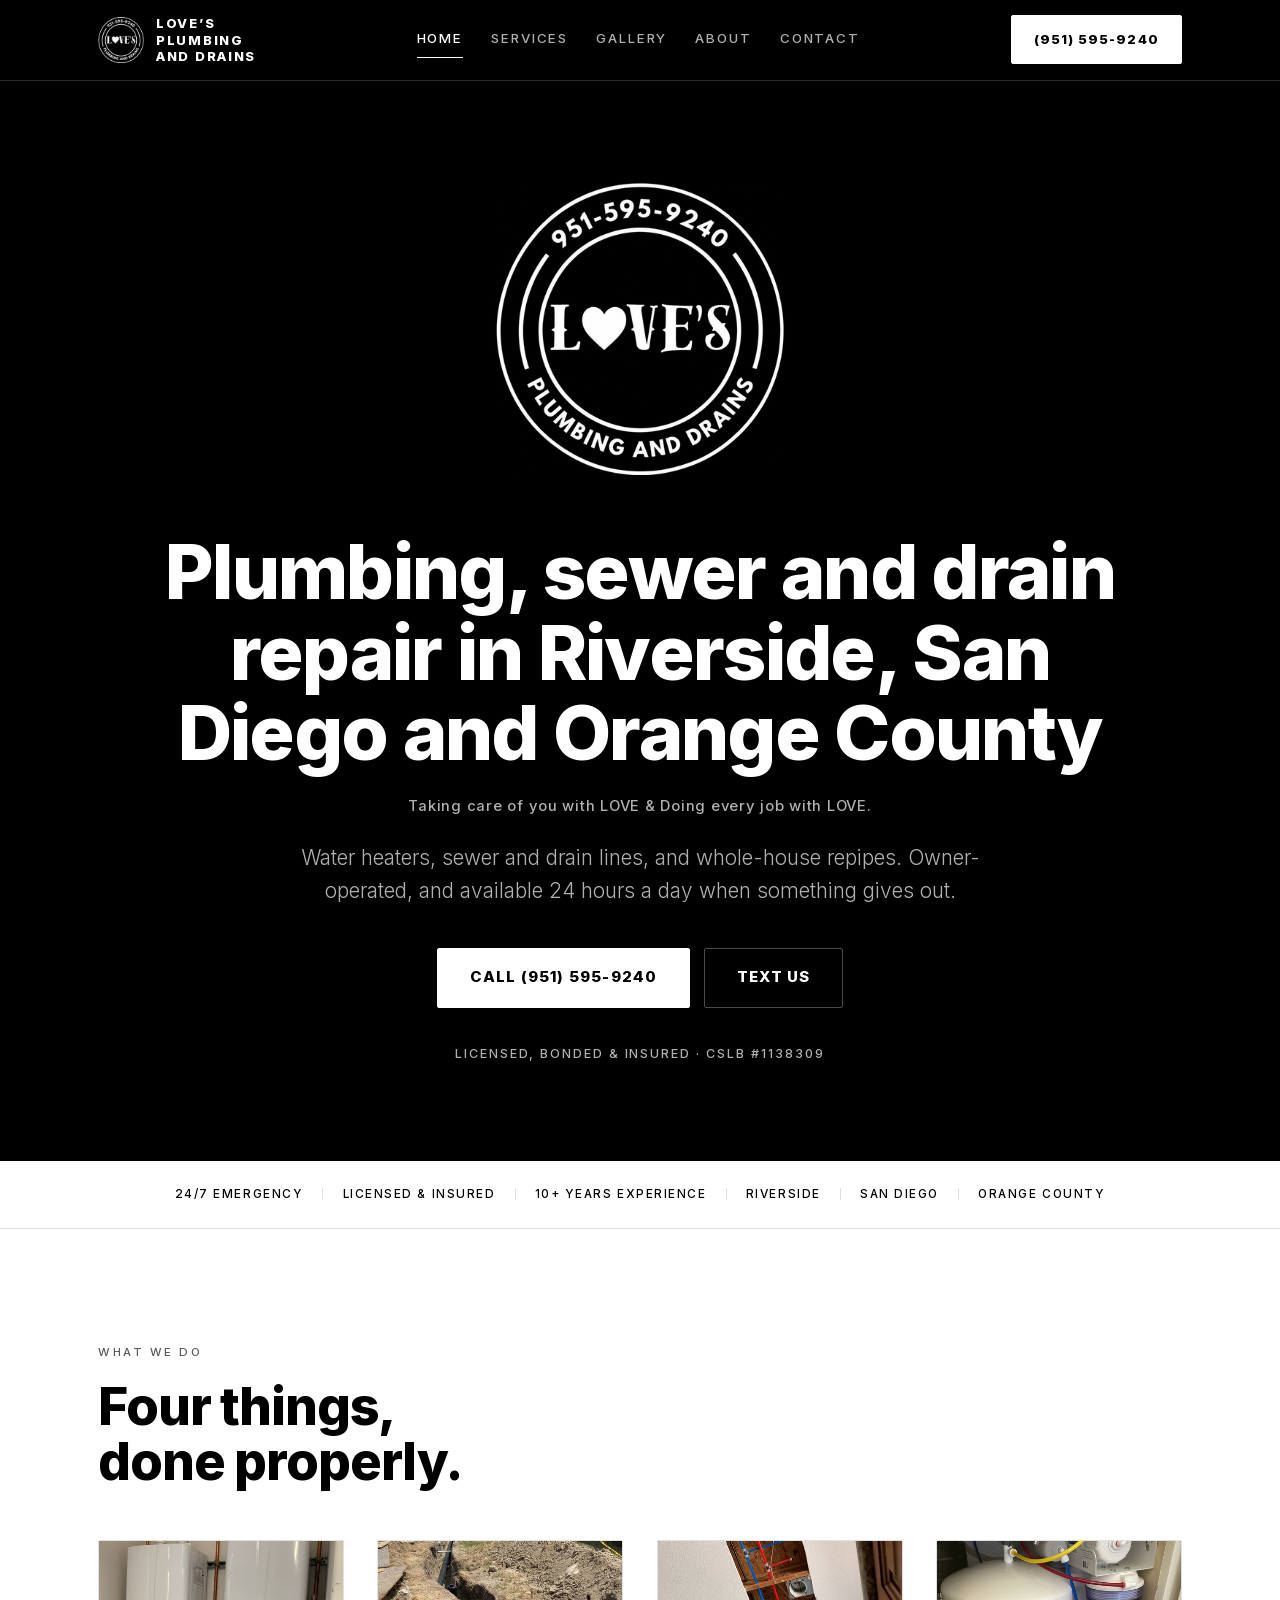
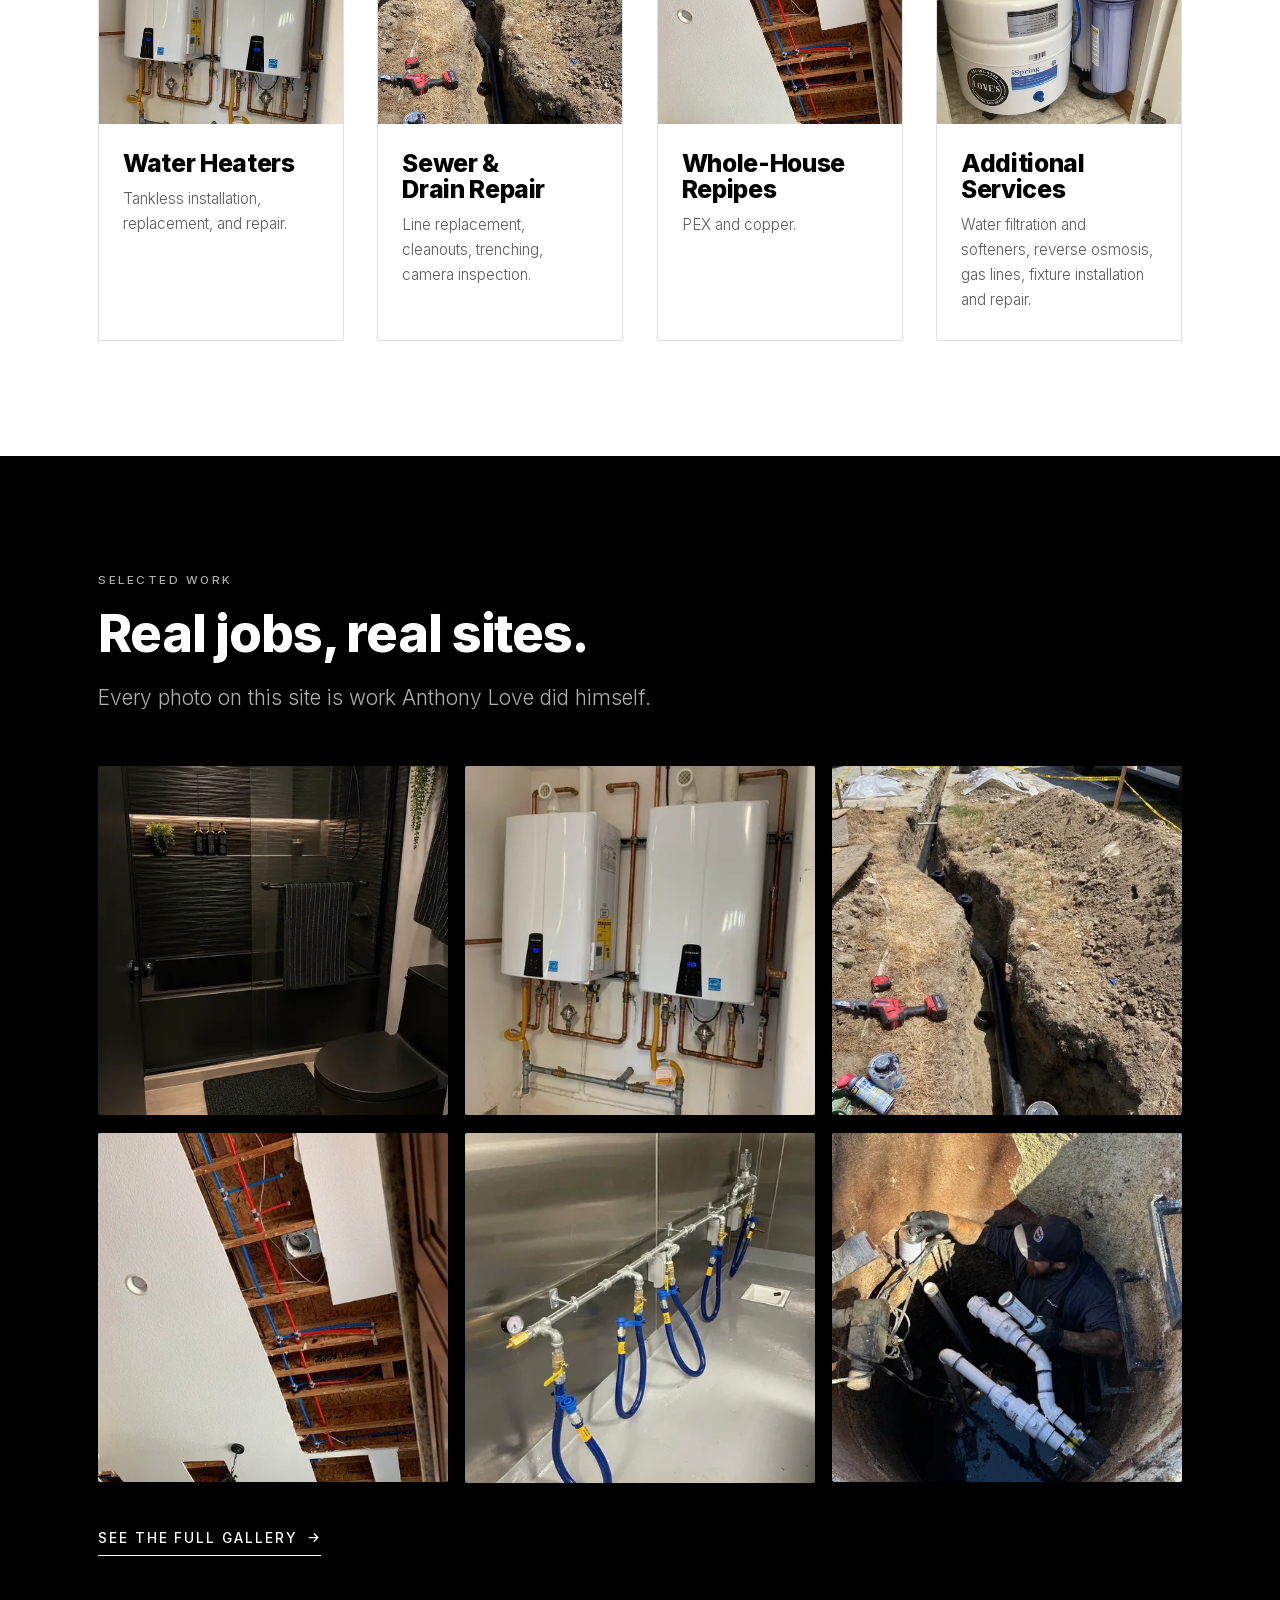
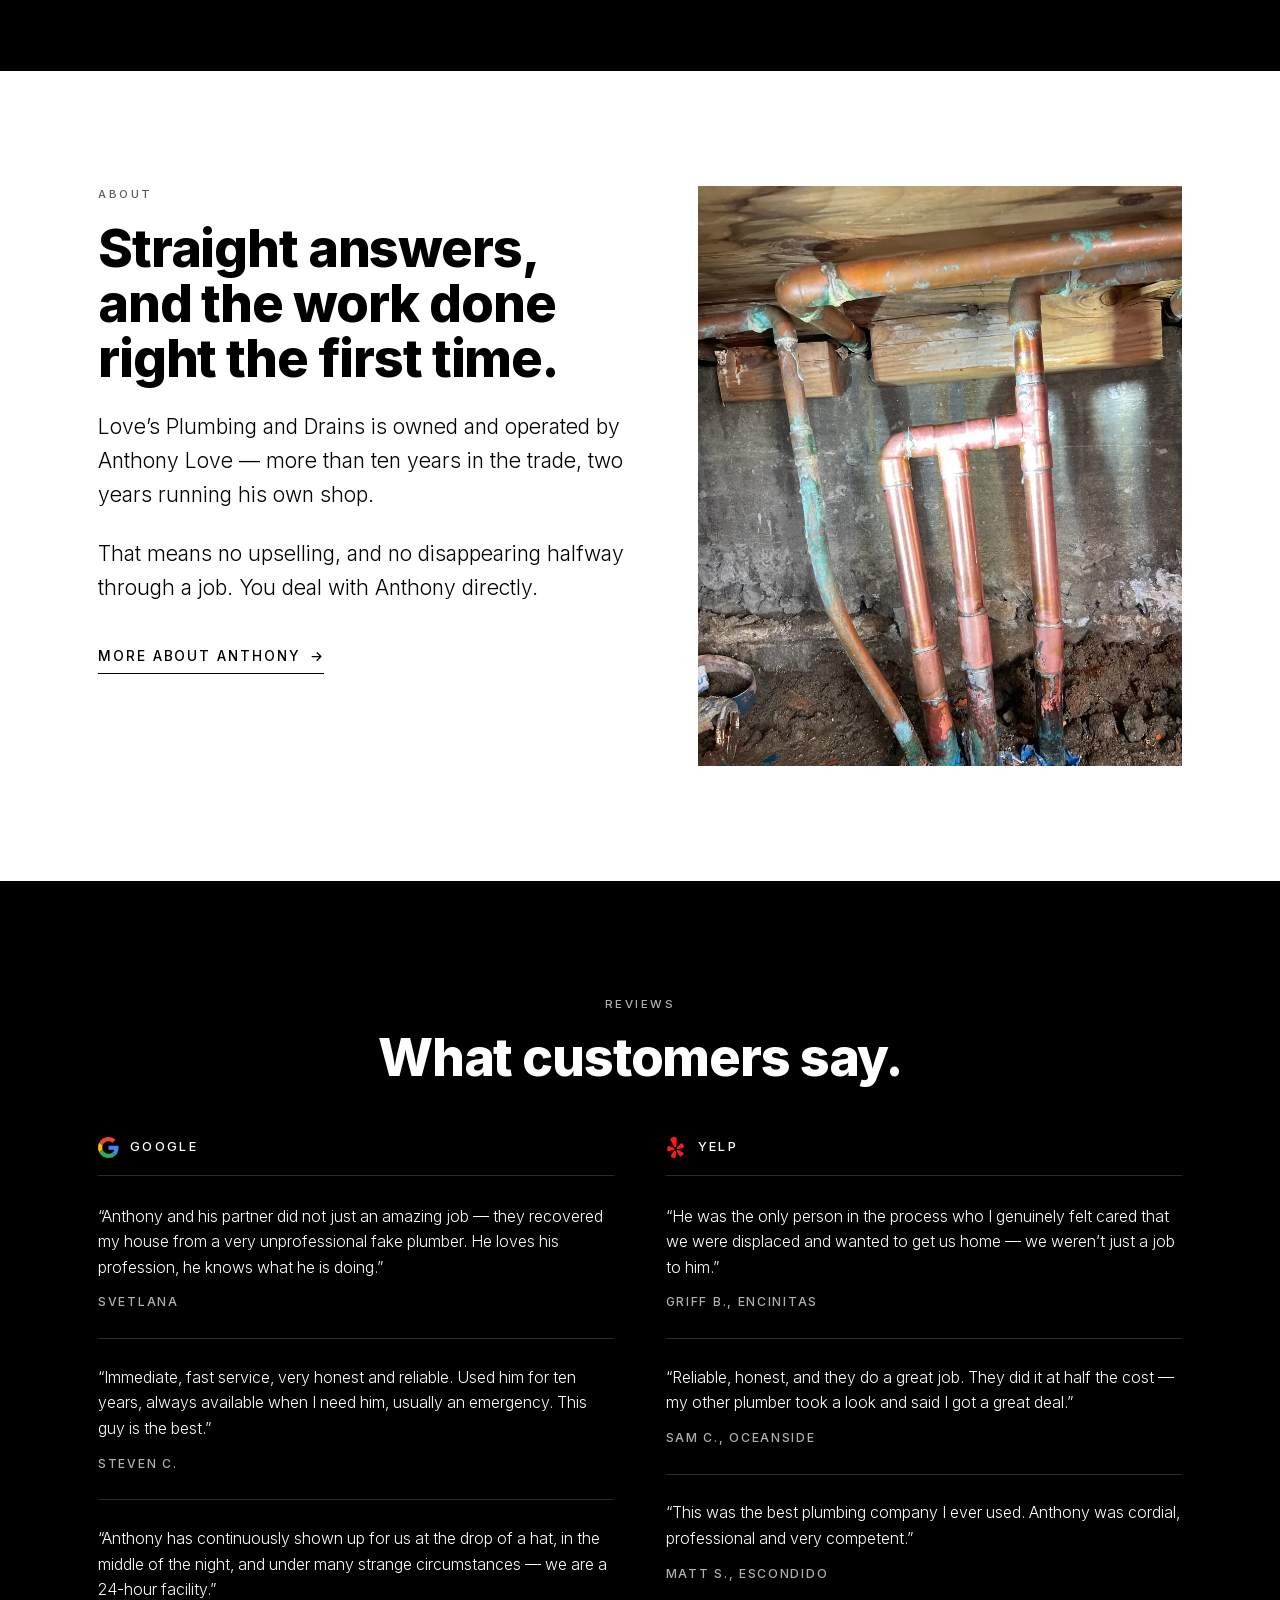
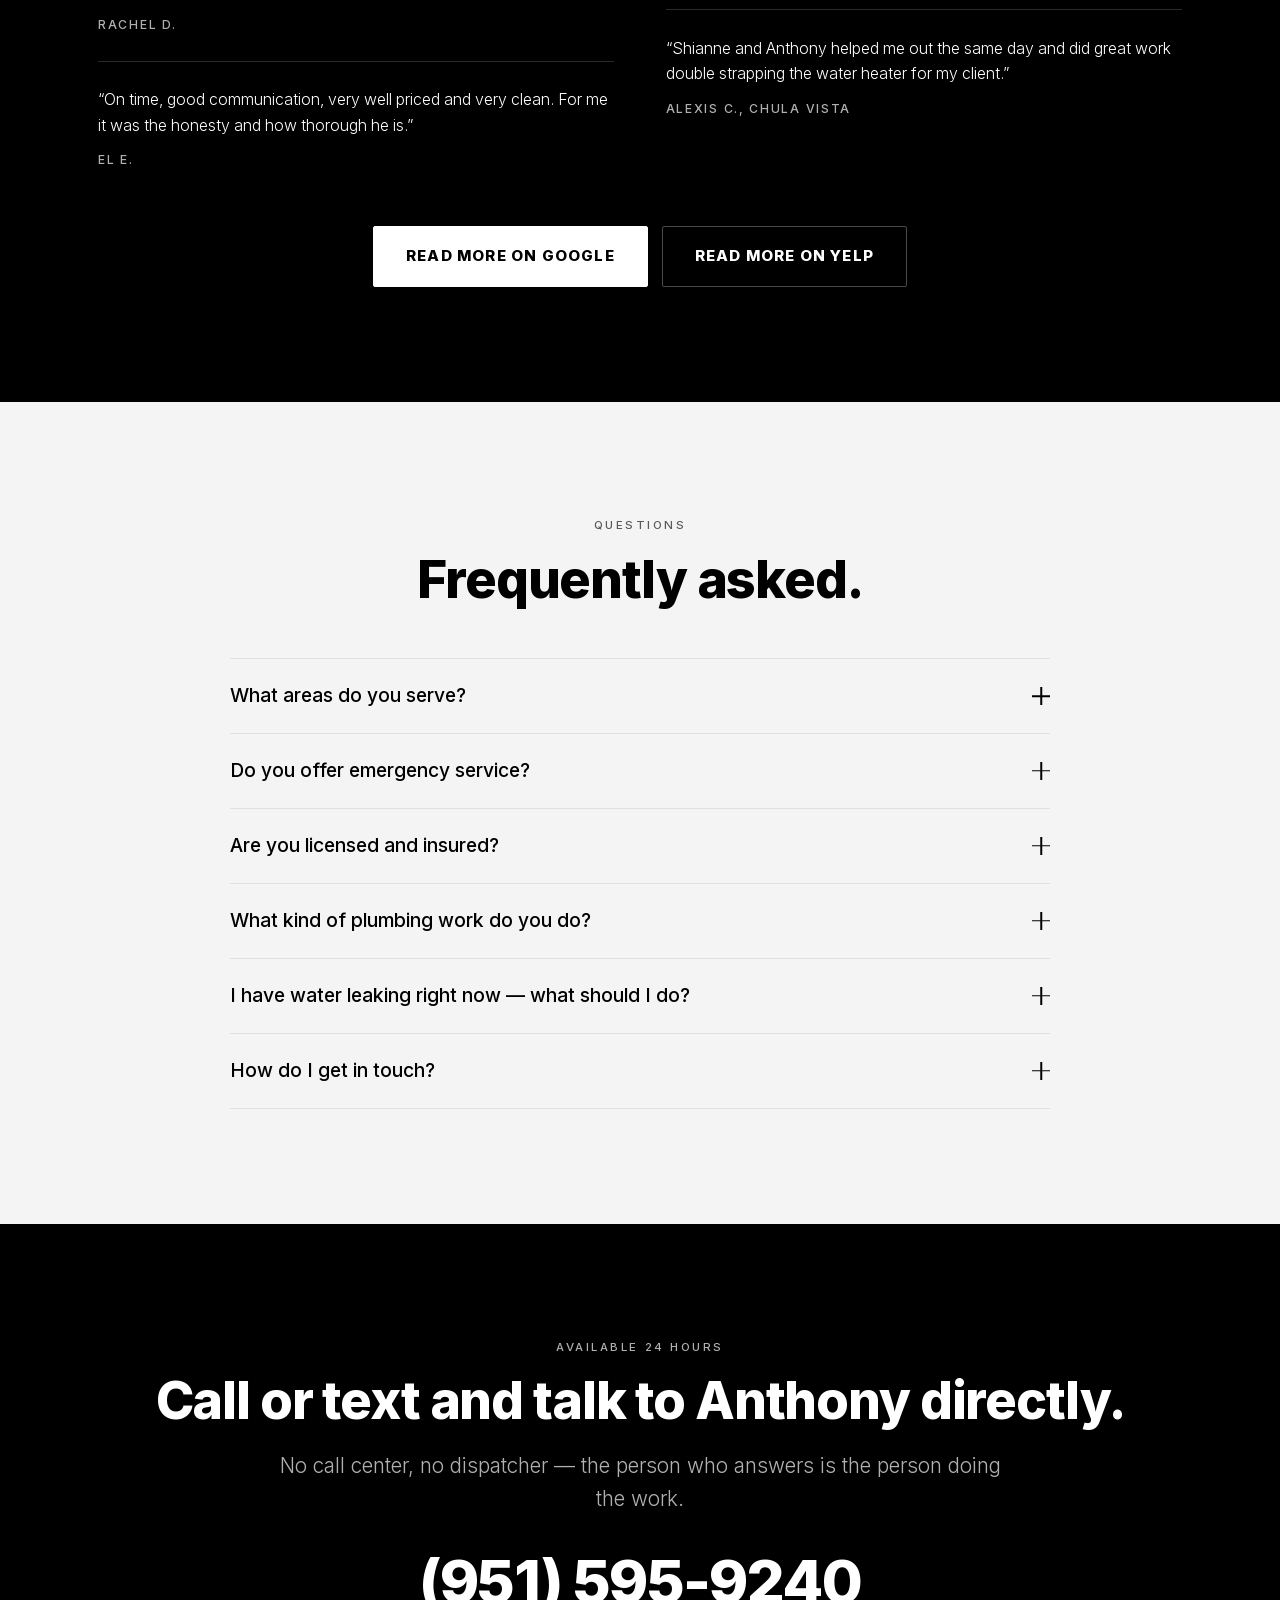
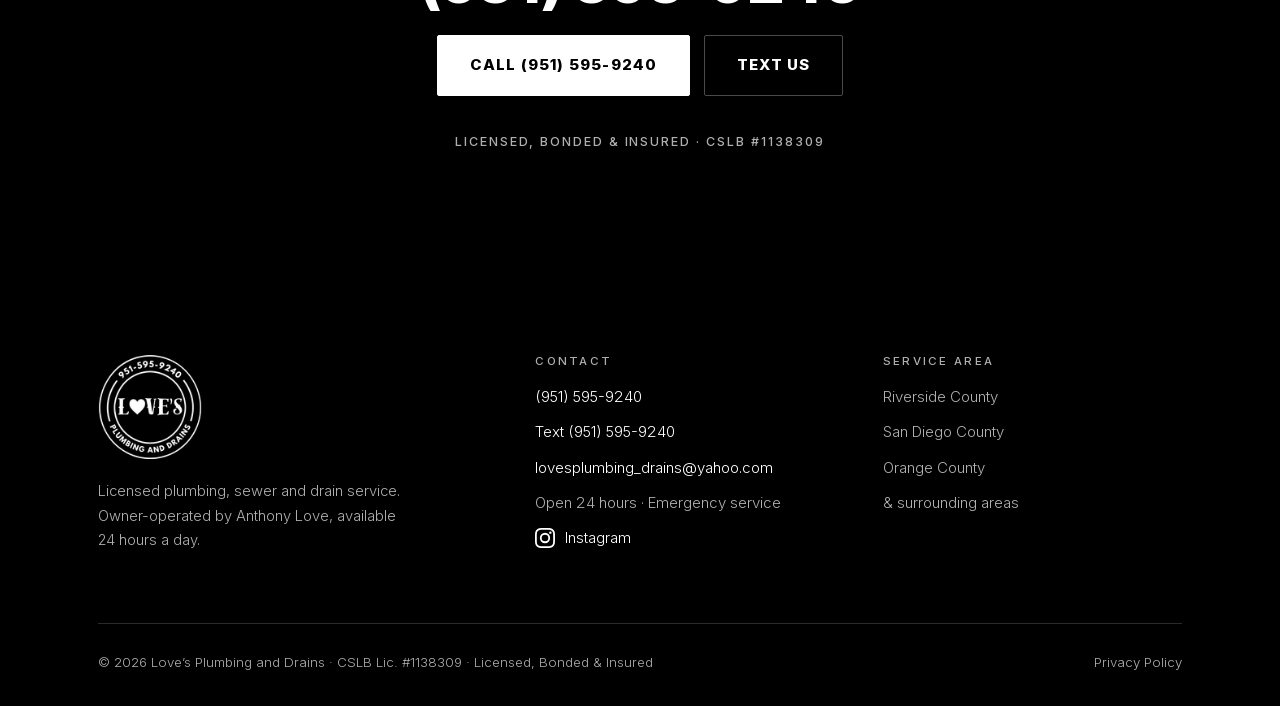
==== commit 30978ee7: "Add testimonials, review link-outs and hero tagline Testimonials (Home, between the About preview an" ====
--- a/index.html
+++ b/index.html
@@ -28,7 +28,7 @@
 
 <link rel="preload" href="assets/fonts/inter-var.woff2" as="font" type="font/woff2" crossorigin>
 <link rel="stylesheet" href="assets/css/site.css">
-<script type="application/ld+json">[{"@context":"https://schema.org","@type":"Plumber","@id":"https://mathias1-creator.github.io/loves-plumbing/#business","name":"Love\u2019s Plumbing and Drains","url":"https://mathias1-creator.github.io/loves-plumbing/","telephone":"(951) 595-9240","email":"lovesplumbing_drains@yahoo.com","image":"https://mathias1-creator.github.io/loves-plumbing/assets/img/og-image.png","logo":"https://mathias1-creator.github.io/loves-plumbing/assets/img/logo-white.png","description":"Owner-operated plumbing, sewer and drain contractor serving Riverside, San Diego and Orange County. Water heaters, sewer and drain repair, whole-house repipes. Licensed, bonded and insured, 24 hours a day.","founder":{"@type":"Person","name":"Anthony Love"},"areaServed":[{"@type":"AdministrativeArea","name":"Riverside"},{"@type":"AdministrativeArea","name":"San Diego"},{"@type":"AdministrativeArea","name":"Orange County"}],"openingHoursSpecification":[{"@type":"OpeningHoursSpecification","dayOfWeek":["Monday","Tuesday","Wednesday","Thursday","Friday","Saturday","Sunday"],"opens":"00:00","closes":"23:59"}],"hasCredential":{"@type":"EducationalOccupationalCredential","credentialCategory":"CSLB Contractor License","identifier":"1138309"},"sameAs":["https://www.instagram.com/loves_plumbing_and_drains/"],"hasOfferCatalog":{"@type":"OfferCatalog","name":"Plumbing services","itemListElement":[{"@type":"Offer","itemOffered":{"@type":"Service","name":"Water heater installation, replacement and repair"}},{"@type":"Offer","itemOffered":{"@type":"Service","name":"Tankless water heater installation"}},{"@type":"Offer","itemOffered":{"@type":"Service","name":"Sewer and drain line repair and replacement"}},{"@type":"Offer","itemOffered":{"@type":"Service","name":"Drain cleanouts and camera inspection"}},{"@type":"Offer","itemOffered":{"@type":"Service","name":"Whole-house repipes in PEX and copper"}},{"@type":"Offer","itemOffered":{"@type":"Service","name":"Water filtration, softeners and reverse osmosis"}},{"@type":"Offer","itemOffered":{"@type":"Service","name":"Gas line installation and repair"}},{"@type":"Offer","itemOffered":{"@type":"Service","name":"Fixture installation and repair"}}]}},{"@context":"https://schema.org","@type":"FAQPage","mainEntity":[{"@type":"Question","name":"What areas do you serve?","acceptedAnswer":{"@type":"Answer","text":"Riverside, San Diego, and Orange County, plus surrounding areas."}},{"@type":"Question","name":"Do you offer emergency service?","acceptedAnswer":{"@type":"Answer","text":"Yes. Emergency service is available 24 hours a day."}},{"@type":"Question","name":"Are you licensed and insured?","acceptedAnswer":{"@type":"Answer","text":"Yes \u2014 licensed, bonded, and insured. CSLB License #1138309."}},{"@type":"Question","name":"What kind of plumbing work do you do?","acceptedAnswer":{"@type":"Answer","text":"Four main areas: water heaters, including tankless installation, replacement and repair; sewer and drain repair, including line replacement, cleanouts, trenching and camera inspection; whole-house repipes in PEX and copper; and additional work such as water filtration and softeners, reverse osmosis, gas lines, and fixture installation and repair."}},{"@type":"Question","name":"I have water leaking right now \u2014 what should I do?","acceptedAnswer":{"@type":"Answer","text":"Shut off the main water valve to the house, then call (951) 595-9240. If the leak is near anything electrical, stay clear of it and call from a safe spot."}},{"@type":"Question","name":"How do I get in touch?","acceptedAnswer":{"@type":"Answer","text":"Call or text (951) 595-9240, any time."}}]}]</script>
+<script type="application/ld+json">[{"@context":"https://schema.org","@type":"Plumber","@id":"https://mathias1-creator.github.io/loves-plumbing/#business","name":"Love\u2019s Plumbing and Drains","url":"https://mathias1-creator.github.io/loves-plumbing/","telephone":"(951) 595-9240","email":"lovesplumbing_drains@yahoo.com","image":"https://mathias1-creator.github.io/loves-plumbing/assets/img/og-image.png","logo":"https://mathias1-creator.github.io/loves-plumbing/assets/img/logo-white.png","description":"Owner-operated plumbing, sewer and drain contractor serving Riverside, San Diego and Orange County. Water heaters, sewer and drain repair, whole-house repipes. Licensed, bonded and insured, 24 hours a day.","slogan":"Taking care of you with LOVE & Doing every job with LOVE.","founder":{"@type":"Person","name":"Anthony Love"},"areaServed":[{"@type":"AdministrativeArea","name":"Riverside"},{"@type":"AdministrativeArea","name":"San Diego"},{"@type":"AdministrativeArea","name":"Orange County"}],"openingHoursSpecification":[{"@type":"OpeningHoursSpecification","dayOfWeek":["Monday","Tuesday","Wednesday","Thursday","Friday","Saturday","Sunday"],"opens":"00:00","closes":"23:59"}],"hasCredential":{"@type":"EducationalOccupationalCredential","credentialCategory":"CSLB Contractor License","identifier":"1138309"},"sameAs":["https://www.instagram.com/loves_plumbing_and_drains/"],"hasOfferCatalog":{"@type":"OfferCatalog","name":"Plumbing services","itemListElement":[{"@type":"Offer","itemOffered":{"@type":"Service","name":"Water heater installation, replacement and repair"}},{"@type":"Offer","itemOffered":{"@type":"Service","name":"Tankless water heater installation"}},{"@type":"Offer","itemOffered":{"@type":"Service","name":"Sewer and drain line repair and replacement"}},{"@type":"Offer","itemOffered":{"@type":"Service","name":"Drain cleanouts and camera inspection"}},{"@type":"Offer","itemOffered":{"@type":"Service","name":"Whole-house repipes in PEX and copper"}},{"@type":"Offer","itemOffered":{"@type":"Service","name":"Water filtration, softeners and reverse osmosis"}},{"@type":"Offer","itemOffered":{"@type":"Service","name":"Gas line installation and repair"}},{"@type":"Offer","itemOffered":{"@type":"Service","name":"Fixture installation and repair"}}]}},{"@context":"https://schema.org","@type":"FAQPage","mainEntity":[{"@type":"Question","name":"What areas do you serve?","acceptedAnswer":{"@type":"Answer","text":"Riverside, San Diego, and Orange County, plus surrounding areas."}},{"@type":"Question","name":"Do you offer emergency service?","acceptedAnswer":{"@type":"Answer","text":"Yes. Emergency service is available 24 hours a day."}},{"@type":"Question","name":"Are you licensed and insured?","acceptedAnswer":{"@type":"Answer","text":"Yes \u2014 licensed, bonded, and insured. CSLB License #1138309."}},{"@type":"Question","name":"What kind of plumbing work do you do?","acceptedAnswer":{"@type":"Answer","text":"Four main areas: water heaters, including tankless installation, replacement and repair; sewer and drain repair, including line replacement, cleanouts, trenching and camera inspection; whole-house repipes in PEX and copper; and additional work such as water filtration and softeners, reverse osmosis, gas lines, and fixture installation and repair."}},{"@type":"Question","name":"I have water leaking right now \u2014 what should I do?","acceptedAnswer":{"@type":"Answer","text":"Shut off the main water valve to the house, then call (951) 595-9240. If the leak is near anything electrical, stay clear of it and call from a safe spot."}},{"@type":"Question","name":"How do I get in touch?","acceptedAnswer":{"@type":"Answer","text":"Call or text (951) 595-9240, any time."}}]}]</script>
 </head>
 <body>
 <a class="skip" href="#main">Skip to content</a>
@@ -54,6 +54,7 @@
      sizes="(min-width: 900px) 292px, 27vw"
      width="600" height="600" alt="Love’s Plumbing and Drains" fetchpriority="high">
 <h1>Plumbing, sewer and drain repair in Riverside, San Diego and Orange County</h1>
+<p class="hero-tagline">Taking care of you with LOVE &amp; Doing every job with LOVE.</p>
 <p class="lede">Water heaters, sewer and drain lines, and whole-house repipes. Owner-operated, and available 24 hours a day when something gives out.</p>
 <div class="btn-row"><a class="btn btn--light" href="tel:+19515959240">Call (951) 595-9240</a><a class="btn btn--outline-light" href="sms:+19515959240">Text us</a></div>
 <p class="hero-license">Licensed, Bonded &amp; Insured &middot; CSLB #1138309</p>
@@ -82,7 +83,7 @@
 <p class="lede" style="margin-top:1.25rem">Every photo on this site is work Anthony Love did himself.</p>
 </div>
 <div class="work-grid reveal"><a href="gallery/"><picture><source type="image/webp" srcset="assets/img/photos/bathroom-dark-tile-finished-01-480.webp 480w, assets/img/photos/bathroom-dark-tile-finished-01-960.webp 960w, assets/img/photos/bathroom-dark-tile-finished-01-1086.webp 1086w" sizes="(min-width: 900px) 30vw, (min-width: 560px) 45vw, 92vw"><img src="assets/img/photos/bathroom-dark-tile-finished-01-960.jpg" srcset="assets/img/photos/bathroom-dark-tile-finished-01-480.jpg 480w, assets/img/photos/bathroom-dark-tile-finished-01-960.jpg 960w, assets/img/photos/bathroom-dark-tile-finished-01-1086.jpg 1086w" sizes="(min-width: 900px) 30vw, (min-width: 560px) 45vw, 92vw" width="1086" height="1448" alt="Finished bathroom with dark textured wave tile, a black soaking tub, matte black shower fixtures and a lit recessed niche" loading="lazy" decoding="async"></picture></a><a href="gallery/"><picture><source type="image/webp" srcset="assets/img/photos/water-heater-tankless-navien-pair-01-480.webp 480w, assets/img/photos/water-heater-tankless-navien-pair-01-960.webp 960w, assets/img/photos/water-heater-tankless-navien-pair-01-1284.webp 1284w" sizes="(min-width: 900px) 30vw, (min-width: 560px) 45vw, 92vw"><img src="assets/img/photos/water-heater-tankless-navien-pair-01-960.jpg" srcset="assets/img/photos/water-heater-tankless-navien-pair-01-480.jpg 480w, assets/img/photos/water-heater-tankless-navien-pair-01-960.jpg 960w, assets/img/photos/water-heater-tankless-navien-pair-01-1284.jpg 1284w" sizes="(min-width: 900px) 30vw, (min-width: 560px) 45vw, 92vw" width="1284" height="1683" alt="Two white Navien tankless water heaters mounted side by side on a wall, connected with copper manifolds, isolation valves and yellow gas lines" loading="lazy" decoding="async"></picture></a><a href="gallery/"><picture><source type="image/webp" srcset="assets/img/photos/sewer-trench-caution-tape-01-480.webp 480w, assets/img/photos/sewer-trench-caution-tape-01-960.webp 960w, assets/img/photos/sewer-trench-caution-tape-01-1284.webp 1284w" sizes="(min-width: 900px) 30vw, (min-width: 560px) 45vw, 92vw"><img src="assets/img/photos/sewer-trench-caution-tape-01-960.jpg" srcset="assets/img/photos/sewer-trench-caution-tape-01-480.jpg 480w, assets/img/photos/sewer-trench-caution-tape-01-960.jpg 960w, assets/img/photos/sewer-trench-caution-tape-01-1284.jpg 1284w" sizes="(min-width: 900px) 30vw, (min-width: 560px) 45vw, 92vw" width="1284" height="1664" alt="Long open trench running along a driveway with a new black ABS sewer line and cleanout fitting, cordoned off with caution tape" loading="lazy" decoding="async"></picture></a><a href="gallery/"><picture><source type="image/webp" srcset="assets/img/photos/repipe-pex-ceiling-01-480.webp 480w, assets/img/photos/repipe-pex-ceiling-01-960.webp 960w, assets/img/photos/repipe-pex-ceiling-01-1284.webp 1284w" sizes="(min-width: 900px) 30vw, (min-width: 560px) 45vw, 92vw"><img src="assets/img/photos/repipe-pex-ceiling-01-960.jpg" srcset="assets/img/photos/repipe-pex-ceiling-01-480.jpg 480w, assets/img/photos/repipe-pex-ceiling-01-960.jpg 960w, assets/img/photos/repipe-pex-ceiling-01-1284.jpg 1284w" sizes="(min-width: 900px) 30vw, (min-width: 560px) 45vw, 92vw" width="1284" height="1603" alt="Red and blue PEX water lines running through open ceiling joists during a whole-house repipe" loading="lazy" decoding="async"></picture></a><a href="gallery/"><picture><source type="image/webp" srcset="assets/img/photos/gas-line-commercial-kitchen-03-480.webp 480w, assets/img/photos/gas-line-commercial-kitchen-03-960.webp 960w, assets/img/photos/gas-line-commercial-kitchen-03-1284.webp 1284w" sizes="(min-width: 900px) 30vw, (min-width: 560px) 45vw, 92vw"><img src="assets/img/photos/gas-line-commercial-kitchen-03-960.jpg" srcset="assets/img/photos/gas-line-commercial-kitchen-03-480.jpg 480w, assets/img/photos/gas-line-commercial-kitchen-03-960.jpg 960w, assets/img/photos/gas-line-commercial-kitchen-03-1284.jpg 1284w" sizes="(min-width: 900px) 30vw, (min-width: 560px) 45vw, 92vw" width="1284" height="1643" alt="Blue commercial gas connectors and shutoff valves running along a stainless steel commercial kitchen wall" loading="lazy" decoding="async"></picture></a><a href="gallery/"><picture><source type="image/webp" srcset="assets/img/photos/sewer-vault-service-10-480.webp 480w, assets/img/photos/sewer-vault-service-10-960.webp 960w, assets/img/photos/sewer-vault-service-10-1600.webp 1600w" sizes="(min-width: 900px) 30vw, (min-width: 560px) 45vw, 92vw"><img src="assets/img/photos/sewer-vault-service-10-960.jpg" srcset="assets/img/photos/sewer-vault-service-10-480.jpg 480w, assets/img/photos/sewer-vault-service-10-960.jpg 960w, assets/img/photos/sewer-vault-service-10-1600.jpg 1600w" sizes="(min-width: 900px) 30vw, (min-width: 560px) 45vw, 92vw" width="1600" height="2133" alt="Plumber working inside a below-grade concrete vault, installing new PVC piping above standing water" loading="lazy" decoding="async"></picture></a></div>
-<p style="margin-top:2.5rem"><a class="link-more" href="gallery/">See the full gallery <span aria-hidden="true">&rarr;</span></a></p>
+<p style="margin-top:2.5rem"><a class="link-more" href="gallery/">See the full gallery <svg class="arrow" viewBox="0 0 24 24" fill="none" stroke="currentColor" stroke-width="2" stroke-linecap="round" stroke-linejoin="round" aria-hidden="true" focusable="false"><path d="M5 12h14M13 6l6 6-6 6"/></svg></a></p>
 </div>
 </section>
 
@@ -93,9 +94,26 @@
 <h2 id="about-h" style="margin-bottom:1.5rem">Straight answers, and the work done right the first time.</h2>
 <p>Love’s Plumbing and Drains is owned and operated by Anthony Love — more than ten years in the trade, two years running his own shop.</p>
 <p>That means no upselling, and no disappearing halfway through a job. You deal with Anthony directly.</p>
-<p style="margin-top:2rem"><a class="link-more" href="about/">More about Anthony <span aria-hidden="true">&rarr;</span></a></p>
+<p style="margin-top:2rem"><a class="link-more" href="about/">More about Anthony <svg class="arrow" viewBox="0 0 24 24" fill="none" stroke="currentColor" stroke-width="2" stroke-linecap="round" stroke-linejoin="round" aria-hidden="true" focusable="false"><path d="M5 12h14M13 6l6 6-6 6"/></svg></a></p>
 </div>
 <div class="reveal"><picture><source type="image/webp" srcset="assets/img/photos/repipe-copper-crawlspace-03-480.webp 480w, assets/img/photos/repipe-copper-crawlspace-03-960.webp 960w, assets/img/photos/repipe-copper-crawlspace-03-1284.webp 1284w" sizes="(min-width: 860px) 46vw, 92vw"><img src="assets/img/photos/repipe-copper-crawlspace-03-960.jpg" srcset="assets/img/photos/repipe-copper-crawlspace-03-480.jpg 480w, assets/img/photos/repipe-copper-crawlspace-03-960.jpg 960w, assets/img/photos/repipe-copper-crawlspace-03-1284.jpg 1284w" sizes="(min-width: 860px) 46vw, 92vw" width="1284" height="1535" alt="New copper supply manifold installed against a concrete foundation wall in a crawlspace" loading="lazy" decoding="async"></picture></div>
+</div>
+</section>
+
+<section class="section section--dark" aria-labelledby="rev-h">
+<div class="wrap">
+<div class="section-head" style="text-align:center;margin-inline:auto">
+<span class="eyebrow">Reviews</span>
+<h2 id="rev-h">What customers say.</h2>
+</div>
+<div class="reviews-grid reveal">
+<div class="reviews-col"><h3 class="reviews-source"><svg aria-hidden="true" focusable="false" viewBox="0 0 48 48"><path fill="#EA4335" d="M24 9.5c3.54 0 6.71 1.22 9.21 3.6l6.85-6.85C35.9 2.38 30.47 0 24 0 14.62 0 6.51 5.38 2.56 13.22l7.98 6.19C12.43 13.72 17.74 9.5 24 9.5z"/><path fill="#4285F4" d="M46.98 24.55c0-1.57-.15-3.09-.38-4.55H24v9.02h12.94c-.58 2.96-2.26 5.48-4.78 7.18l7.73 6c4.51-4.18 7.09-10.36 7.09-17.65z"/><path fill="#FBBC05" d="M10.53 28.59c-.48-1.45-.76-2.99-.76-4.59s.27-3.14.76-4.59l-7.98-6.19C.92 16.46 0 20.12 0 24c0 3.88.92 7.54 2.56 10.78l7.97-6.19z"/><path fill="#34A853" d="M24 48c6.48 0 11.93-2.13 15.89-5.81l-7.73-6c-2.15 1.45-4.92 2.3-8.16 2.3-6.26 0-11.57-4.22-13.47-9.91l-7.98 6.19C6.51 42.62 14.62 48 24 48z"/></svg><span>Google</span></h3><div class="review-list"><figure class="review"><blockquote><p>&ldquo;Anthony and his partner did not just an amazing job — they recovered my house from a very unprofessional fake plumber. He loves his profession, he knows what he is doing.&rdquo;</p></blockquote><figcaption>Svetlana</figcaption></figure><figure class="review"><blockquote><p>&ldquo;Immediate, fast service, very honest and reliable. Used him for ten years, always available when I need him, usually an emergency. This guy is the best.&rdquo;</p></blockquote><figcaption>Steven C.</figcaption></figure><figure class="review"><blockquote><p>&ldquo;Anthony has continuously shown up for us at the drop of a hat, in the middle of the night, and under many strange circumstances — we are a 24-hour facility.&rdquo;</p></blockquote><figcaption>Rachel D.</figcaption></figure><figure class="review"><blockquote><p>&ldquo;On time, good communication, very well priced and very clean. For me it was the honesty and how thorough he is.&rdquo;</p></blockquote><figcaption>El E.</figcaption></figure></div></div>
+<div class="reviews-col"><h3 class="reviews-source"><svg aria-hidden="true" focusable="false" viewBox="0 0 24 24"><path fill="#FF1A1A" d="m7.6885 15.1415-3.6715.8483c-.3769.0871-.755.183-1.1452.155-.2611-.0188-.5122-.0414-.7606-.213a1.179 1.179 0 0 1-.331-.3594c-.3486-.5519-.3656-1.3661-.3697-2.0004a6.2874 6.2874 0 0 1 .3314-2.0642 1.857 1.857 0 0 1 .1073-.2474 2.3426 2.3426 0 0 1 .1255-.2165 2.4572 2.4572 0 0 1 .1563-.1975 1.1736 1.1736 0 0 1 .399-.2831 1.082 1.082 0 0 1 .4592-.0837c.2355.0016.5139.052.91.1734.0555.0191.1237.0382.1856.0572.3277.1013.7048.2404 1.1499.3987.6863.2404 1.3663.487 2.0463.7397l1.2117.4423c.2217.0807.4363.18.6412.297.174.0984.3273.2298.4512.387a1.217 1.217 0 0 1 .192.4309 1.2205 1.2205 0 0 1-.872 1.4522c-.0468.0151-.0852.0239-.1085.0293l-1.105.2553-.0031-.001zM18.8208 7.565a1.8506 1.8506 0 0 0-.2042-.1754 2.4082 2.4082 0 0 0-.2077-.1394 2.3607 2.3607 0 0 0-.2269-.109 1.1705 1.1705 0 0 0-.482-.0796 1.0862 1.0862 0 0 0-.4498.1263c-.2107.1048-.4388.2732-.742.5551-.042.0417-.0947.0886-.142.133-.2502.2351-.5286.5252-.8599.863a114.6363 114.6363 0 0 0-1.5166 1.5629l-.8962.9293a4.1897 4.1897 0 0 0-.4466.5483 1.541 1.541 0 0 0-.2364.5459 1.2199 1.2199 0 0 0 .0107.4518l.0046.02a1.218 1.218 0 0 0 1.4184.923 1.162 1.162 0 0 0 .1105-.0213l4.7781-1.104c.3766-.087.7587-.1667 1.097-.3631.2269-.1316.4428-.262.5909-.5252a1.1793 1.1793 0 0 0 .1405-.4683c.0733-.6512-.2668-1.3908-.5403-1.963a6.2792 6.2792 0 0 0-1.2001-1.7103zM8.9703.0754a8.6724 8.6724 0 0 0-.83.1564c-.2754.066-.548.1383-.8146.2236-.868.2844-2.0884.8063-2.295 1.8065-.1165.5655.1595 1.1439.3737 1.66.2595.6254.614 1.1889.9373 1.7777.8543 1.5545 1.7245 3.0993 2.5922 4.6457.259.4617.5416 1.0464 1.043 1.2856a1.058 1.058 0 0 0 .1013.0383c.2248.0851.4699.1016.7041.0471a4.3015 4.3015 0 0 0 .0418-.0097 1.2136 1.2136 0 0 0 .5658-.3397 1.1033 1.1033 0 0 0 .079-.0822c.3463-.435.3454-1.0833.3764-1.6134.1042-1.771.2139-3.5423.3009-5.3142.0332-.6712.1055-1.3333.0655-2.0096-.0328-.5579-.0368-1.1984-.3891-1.6563-.6218-.8073-1.9476-.741-2.8523-.6158zm2.084 15.9505a1.1053 1.1053 0 0 0-1.2306-.4145 1.1398 1.1398 0 0 0-.1526.0633 1.4806 1.4806 0 0 0-.2171.1354c-.1992.1475-.3668.3392-.5196.5315-.0386.049-.074.1143-.12.1562l-.7686 1.0573a113.9168 113.9168 0 0 0-1.2913 1.789c-.278.3895-.5184.7184-.7083 1.0094-.036.0547-.0734.116-.1075.1647-.2277.3522-.3566.6092-.4228.8381a1.0945 1.0945 0 0 0-.046.4721c.0211.1655.0768.3246.1635.467.046.0715.0957.1406.1487.207a2.334 2.334 0 0 0 .1754.1825 1.843 1.843 0 0 0 .2108.1732c.5304.369 1.1112.6342 1.722.8391a6.0958 6.0958 0 0 0 1.5716.3004c.091.0046.1821.0025.2728-.006a2.3878 2.3878 0 0 0 .2506-.0351 2.3862 2.3862 0 0 0 .2447-.071 1.1927 1.1927 0 0 0 .4175-.2658c.1127-.113.1994-.249.2541-.3989.0889-.2214.1473-.5026.1857-.92.0034-.0593.0118-.1305.0177-.1958.0304-.3463.0443-.7531.0666-1.2315.0375-.7357.067-1.4681.0903-2.2026 0 0 .0495-1.3053.0494-1.306.0113-.3008.002-.6342-.0814-.9336a1.396 1.396 0 0 0-.1756-.4054zm8.6754 2.0439c-.1605-.176-.3878-.3514-.7462-.5682-.0518-.0288-.1124-.0674-.1684-.1009-.2985-.1795-.658-.3684-1.078-.5965a120.7615 120.7615 0 0 0-1.9427-1.042l-1.1515-.6107c-.0597-.0175-.1203-.0607-.1766-.0878-.2212-.1058-.4558-.2045-.6992-.2498a1.4915 1.4915 0 0 0-.2545-.0265 1.1527 1.1527 0 0 0-.1648.01 1.1077 1.1077 0 0 0-.9227.9133 1.4186 1.4186 0 0 0 .0159.439c.0563.3065.1932.6096.3346.875l.615 1.1526c.3422.65.6884 1.2963 1.0435 1.9406.229.4202.4196.7799.5982 1.078.0338.056.0721.1163.1011.1682.2173.3584.392.584.569.7458.1146.1107.252.195.4026.247.1583.0525.326.071.4919.0546a2.368 2.368 0 0 0 .251-.0435c.0817-.022.1622-.048.241-.0784a1.863 1.863 0 0 0 .2475-.1143 6.1018 6.1018 0 0 0 1.2818-.9597c.4596-.4522.8659-.9454 1.182-1.51.044-.08.0819-.163.1138-.2483a2.49 2.49 0 0 0 .0773-.2411c.0186-.083.033-.1669.0429-.2513a1.188 1.188 0 0 0-.0565-.491 1.0933 1.0933 0 0 0-.248-.4041zm2.86 3.742a.8523.8523 0 0 1-.111.4236c-.074.132-.178.2377-.3115.3172a.8428.8428 0 0 1-.4385.119.847.847 0 0 1-.4373-.1179.8526.8526 0 0 1-.3125-.3171.8548.8548 0 0 1-.111-.4248c0-.1526.038-.2958.1143-.4294a.8405.8405 0 0 1 .315-.3159.849.849 0 0 1 .4315-.1156.8514.8514 0 0 1 .4294.1144.84.84 0 0 1 .316.3148.8494.8494 0 0 1 .1156.4317zm-.1202 0c0-.1328-.0332-.256-.0996-.3698s-.1564-.2038-.2702-.2702a.7125.7125 0 0 0-.371-.1007.7204.7204 0 0 0-.3698.0996.7487.7487 0 0 0-.2713.2702.7181.7181 0 0 0-.0996.3709c0 .132.0332.2557.0996.371a.7355.7355 0 0 0 .2713.2713.7354.7354 0 0 0 .3698.0985.7205.7205 0 0 0 .3698-.0996.7423.7423 0 0 0 .2702-.2691.7186.7186 0 0 0 .1008-.3721zm-.577.0584.2724.4522h-.1922l-.237-.4052h-.1546v.4052h-.1695v-1.02h.2988c.1268 0 .2195.0247.2783.0744.0595.0496.0892.1252.0892.2267a.2785.2785 0 0 1-.0492.1625c-.032.0466-.0775.0813-.1362.1042zm-.0412-.1408a.1532.1532 0 0 0 .056-.1214c0-.0573-.0164-.0981-.0491-.1225-.0329-.0251-.0847-.0377-.1557-.0377h-.1214v.3285h.1237c.061 0 .1098-.0157.1465-.047z"/></svg><span>Yelp</span></h3><div class="review-list"><figure class="review"><blockquote><p>&ldquo;He was the only person in the process who I genuinely felt cared that we were displaced and wanted to get us home — we weren’t just a job to him.&rdquo;</p></blockquote><figcaption>Griff B., Encinitas</figcaption></figure><figure class="review"><blockquote><p>&ldquo;Reliable, honest, and they do a great job. They did it at half the cost — my other plumber took a look and said I got a great deal.&rdquo;</p></blockquote><figcaption>Sam C., Oceanside</figcaption></figure><figure class="review"><blockquote><p>&ldquo;This was the best plumbing company I ever used. Anthony was cordial, professional and very competent.&rdquo;</p></blockquote><figcaption>Matt S., Escondido</figcaption></figure><figure class="review"><blockquote><p>&ldquo;Shianne and Anthony helped me out the same day and did great work double strapping the water heater for my client.&rdquo;</p></blockquote><figcaption>Alexis C., Chula Vista</figcaption></figure></div></div>
+</div>
+<div class="btn-row" style="justify-content:center;margin-top:clamp(2.5rem,5vw,3.5rem)">
+<a class="btn btn--light" href="https://www.google.com/maps/place/Love's+Plumbing+And+Drains/@0,0,9z/data=!4m18!1m9!3m8!1s0x2d89352209ad2d93:0xe2fe098130cb69d!2sLove's+Plumbing+And+Drains!8m2!3d33.2770784!4d-117.2098025!9m1!1b1!16s%2Fg%2F11yrfq4sx1!3m7!1s0x2d89352209ad2d93:0xe2fe098130cb69d!8m2!3d33.2770784!4d-117.2098025!9m1!1b1!16s%2Fg%2F11yrfq4sx1?entry=ttu&amp;g_ep=EgoyMDI2MDgwMy4wIKXMDSoASAFQAw%3D%3D" target="_blank" rel="noopener noreferrer">Read More on Google</a>
+<a class="btn btn--outline-light" href="https://www.yelp.com/biz/love-s-plumbing-and-drains-san-diego-2" target="_blank" rel="noopener noreferrer">Read More on Yelp</a>
+</div>
 </div>
 </section>
 
--- a/assets/css/site.css
+++ b/assets/css/site.css
@@ -194,6 +194,7 @@
   transition: gap 0.22s var(--ease), opacity 0.22s var(--ease);
 }
 .link-more:hover { gap: 0.85rem; opacity: 0.65; }
+.link-more .arrow { width: 15px; height: 15px; flex: none; }
 
 /* ------------------------------------------------------------- header -- */
 .site-header {
@@ -301,6 +302,17 @@
   font-weight: 500;
   letter-spacing: 0.16em;
   text-transform: uppercase;
+  color: var(--muted-on-dark);
+}
+
+/* Anthony's own recurring line — a quiet signature under the headline, not a
+   banner. Deliberately no text-transform: the capitalised LOVE is his
+   emphasis and uppercasing the whole line would flatten it. */
+.hero-tagline {
+  margin: 0 0 1.4rem;
+  font-size: clamp(0.82rem, 0.78rem + 0.18vw, 0.94rem);
+  font-weight: 500;
+  letter-spacing: 0.05em;
   color: var(--muted-on-dark);
 }
 
@@ -472,23 +484,6 @@
 .masonry-item img { width: 100%; height: auto; transition: opacity 0.3s var(--ease), transform 0.5s var(--ease); }
 .masonry-item:hover img { opacity: 0.85; transform: scale(1.02); }
 
-/* The lead is a tall portrait shot. Capping its width keeps it prominent
-   without letterboxing it against the container. */
-.gallery-lead {
-  display: block;
-  width: 100%;
-  max-width: min(100%, 620px);
-  margin: 0 auto clamp(1.75rem, 3.5vw, 3rem);
-  padding: 0;
-  border: 0;
-  background: transparent;
-  border-radius: 2px;
-  overflow: hidden;
-  cursor: zoom-in;
-  line-height: 0;
-}
-.gallery-lead img { width: 100%; height: auto; }
-
 /* ----------------------------------------------------------- lightbox -- */
 .lightbox {
   position: fixed;
@@ -537,15 +532,49 @@
   letter-spacing: 0.16em;
   color: var(--muted-on-dark);
 }
-.lb-caption {
-  position: absolute;
-  bottom: clamp(3.1rem, 6vw, 4.25rem);
-  left: 50%;
-  transform: translateX(-50%);
-  width: min(100%, 62ch);
-  padding-inline: 1rem;
-  text-align: center;
-  font-size: 0.86rem;
+/* ------------------------------------------------------------ reviews -- */
+/* Two columns headed by their platform mark so the source is obvious at a
+   glance. Stacks on mobile with Google first, which is the DOM order. */
+.reviews-grid { display: grid; gap: clamp(2.5rem, 5vw, 3.5rem); }
+@media (min-width: 860px) {
+  .reviews-grid { grid-template-columns: 1fr 1fr; gap: clamp(2.5rem, 4vw, 4.5rem); }
+}
+
+.reviews-source {
+  display: flex;
+  align-items: center;
+  gap: 0.7rem;
+  margin: 0 0 1.75rem;
+  padding-bottom: 1.05rem;
+  border-bottom: 1px solid var(--rule-on-dark);
+  font-size: 0.8rem;
+  font-weight: 500;
+  letter-spacing: 0.18em;
+  text-transform: uppercase;
+}
+/* The only colour on the page. Left at their official sizes and hues —
+   both marks are used unmodified, per Google's and Yelp's brand guidelines. */
+.reviews-source svg { width: 21px; height: 21px; flex: none; display: block; }
+
+.review-list { list-style: none; margin: 0; padding: 0; }
+.review { margin: 0; }
+.review + .review {
+  margin-top: 1.6rem;
+  padding-top: 1.6rem;
+  border-top: 1px solid var(--rule-on-dark);
+}
+.review blockquote { margin: 0; }
+.review blockquote p {
+  margin: 0;
+  font-size: 0.99rem;
+  line-height: 1.62;
+}
+.review figcaption {
+  margin-top: 0.75rem;
+  font-size: 0.76rem;
+  font-weight: 500;
+  letter-spacing: 0.14em;
+  text-transform: uppercase;
   color: var(--muted-on-dark);
 }
 
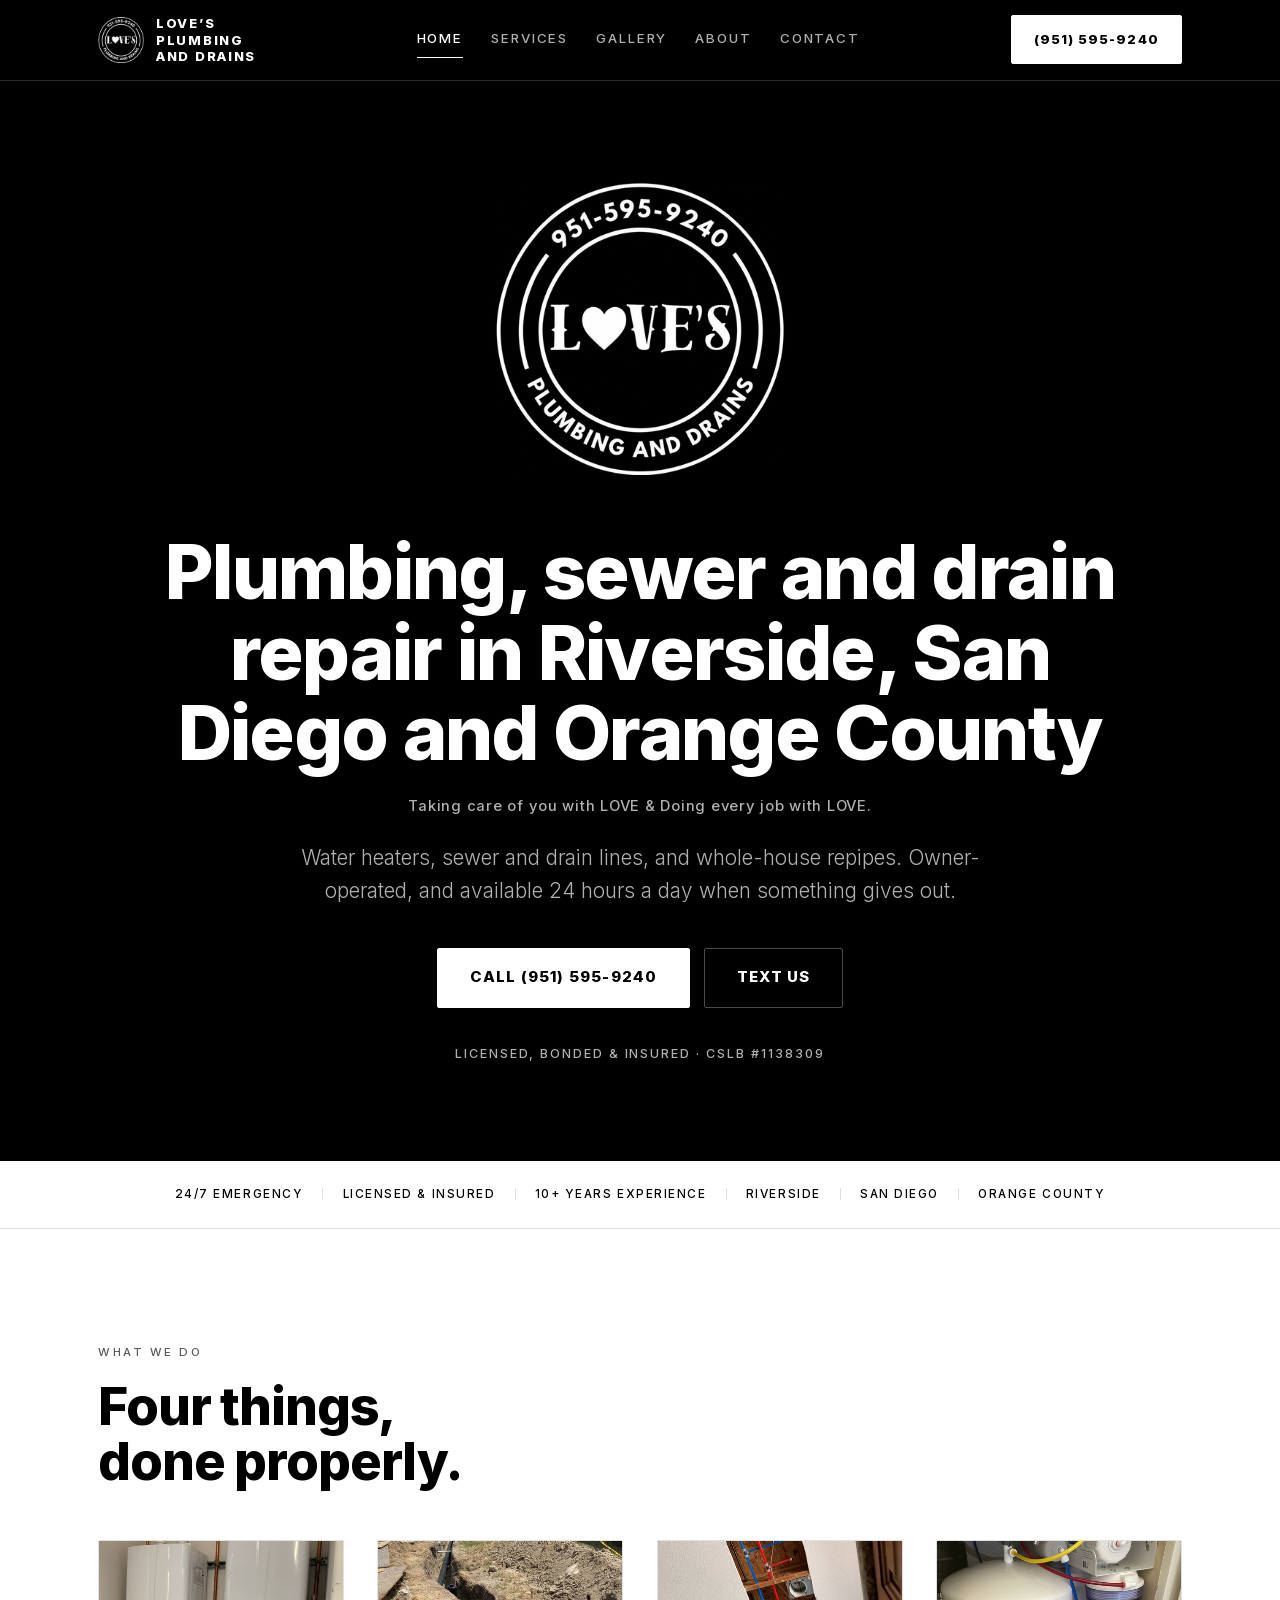
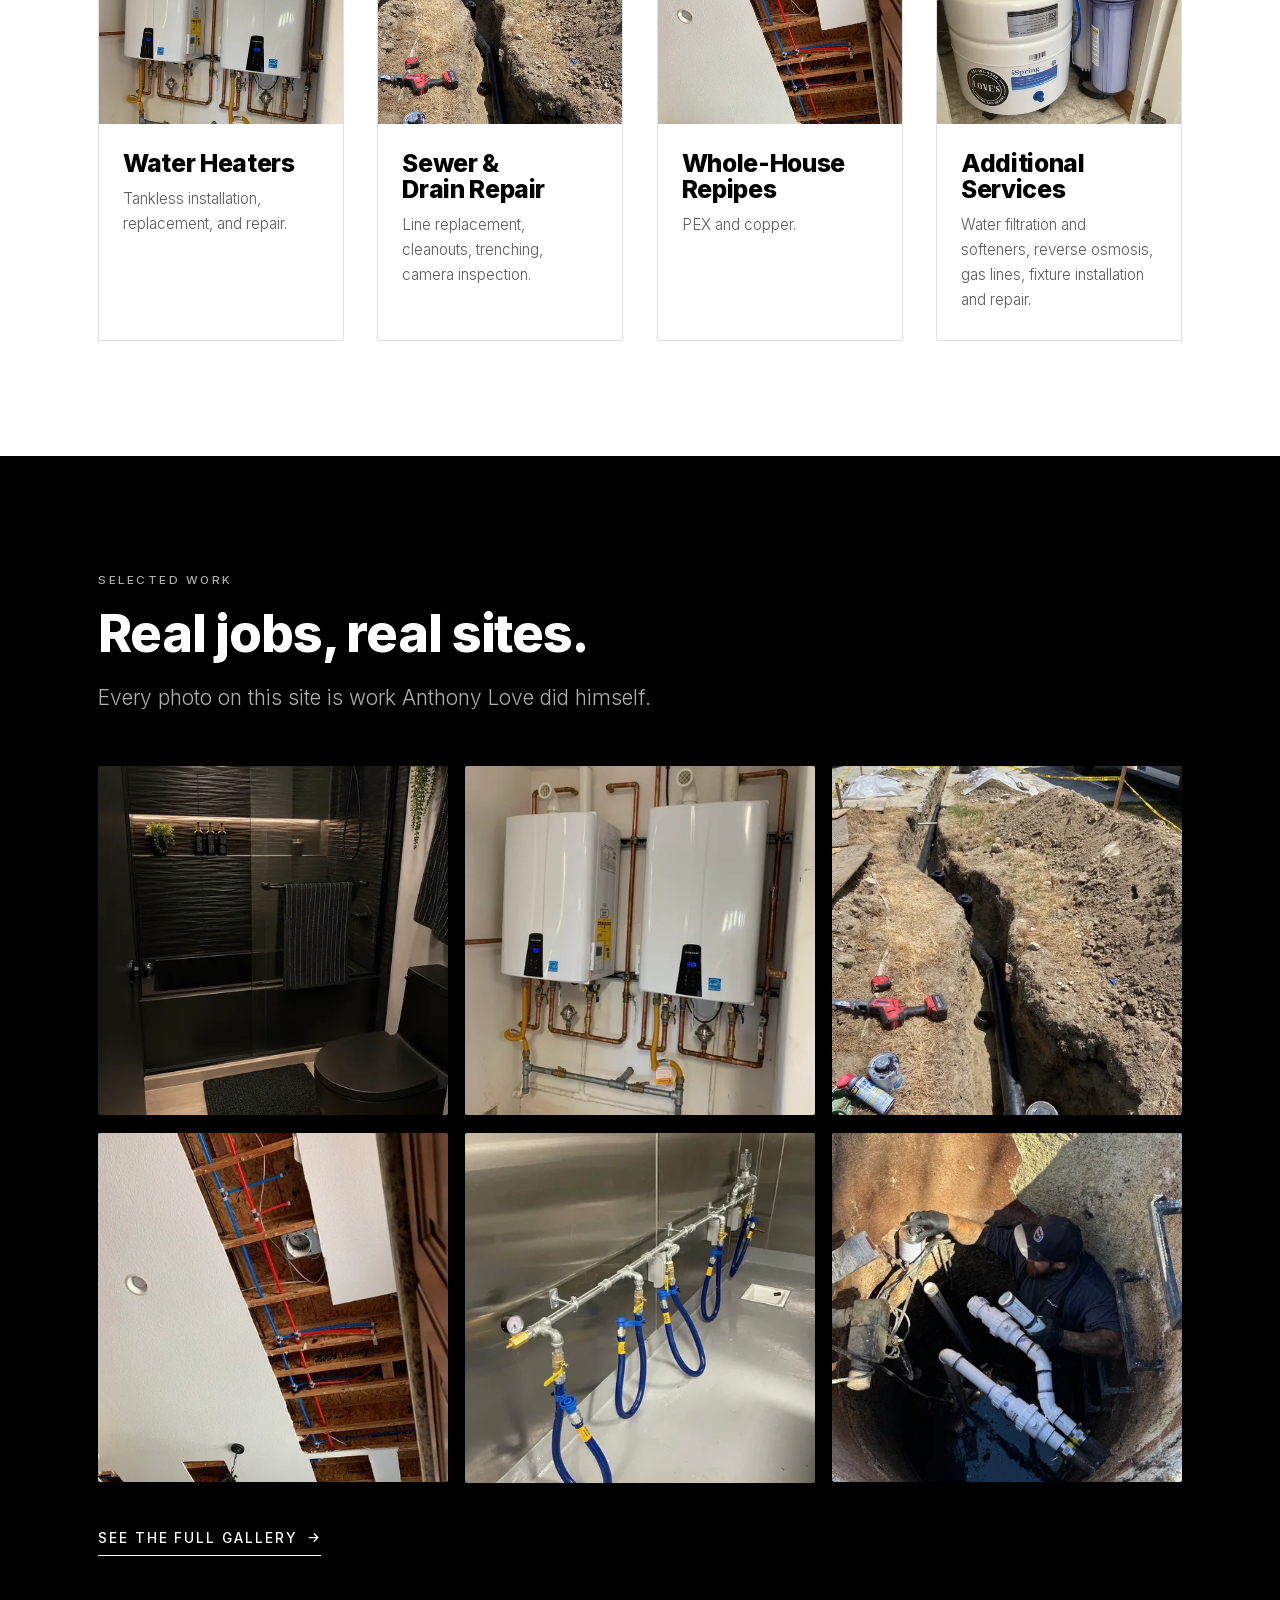
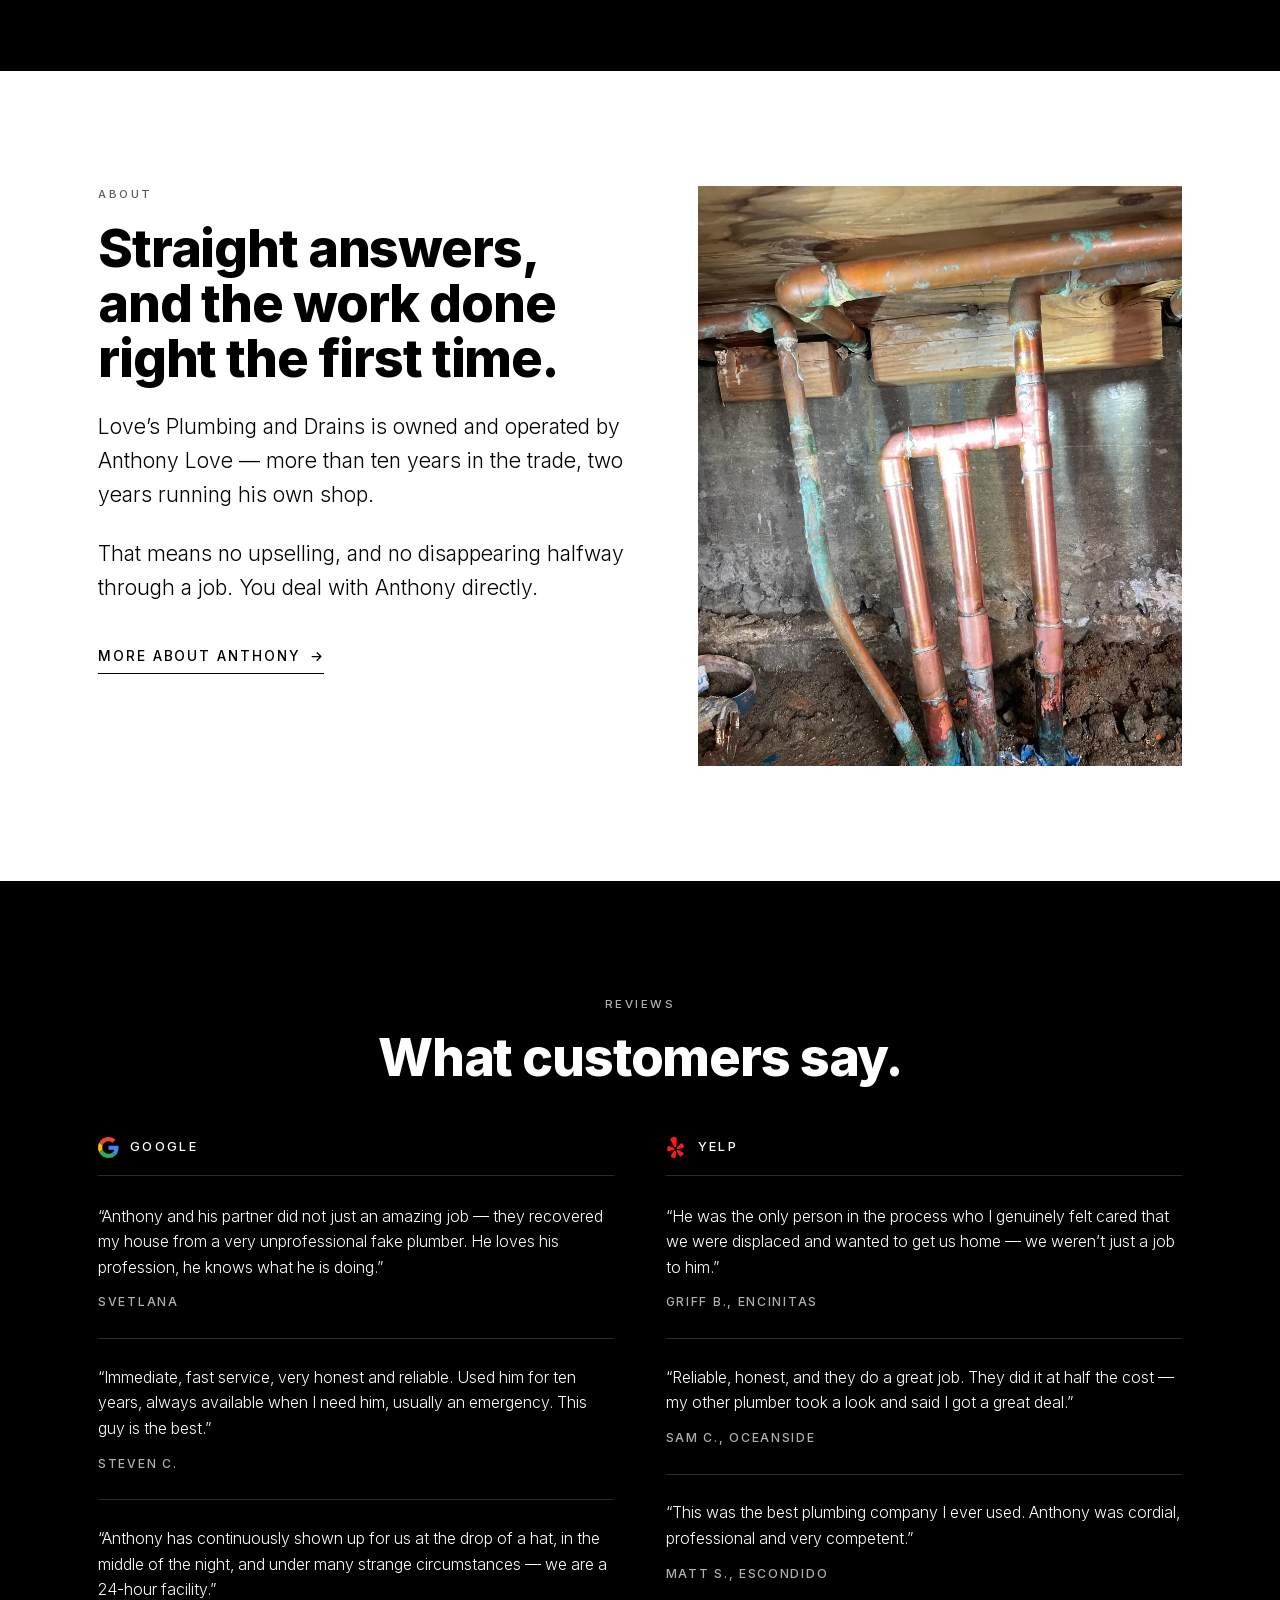
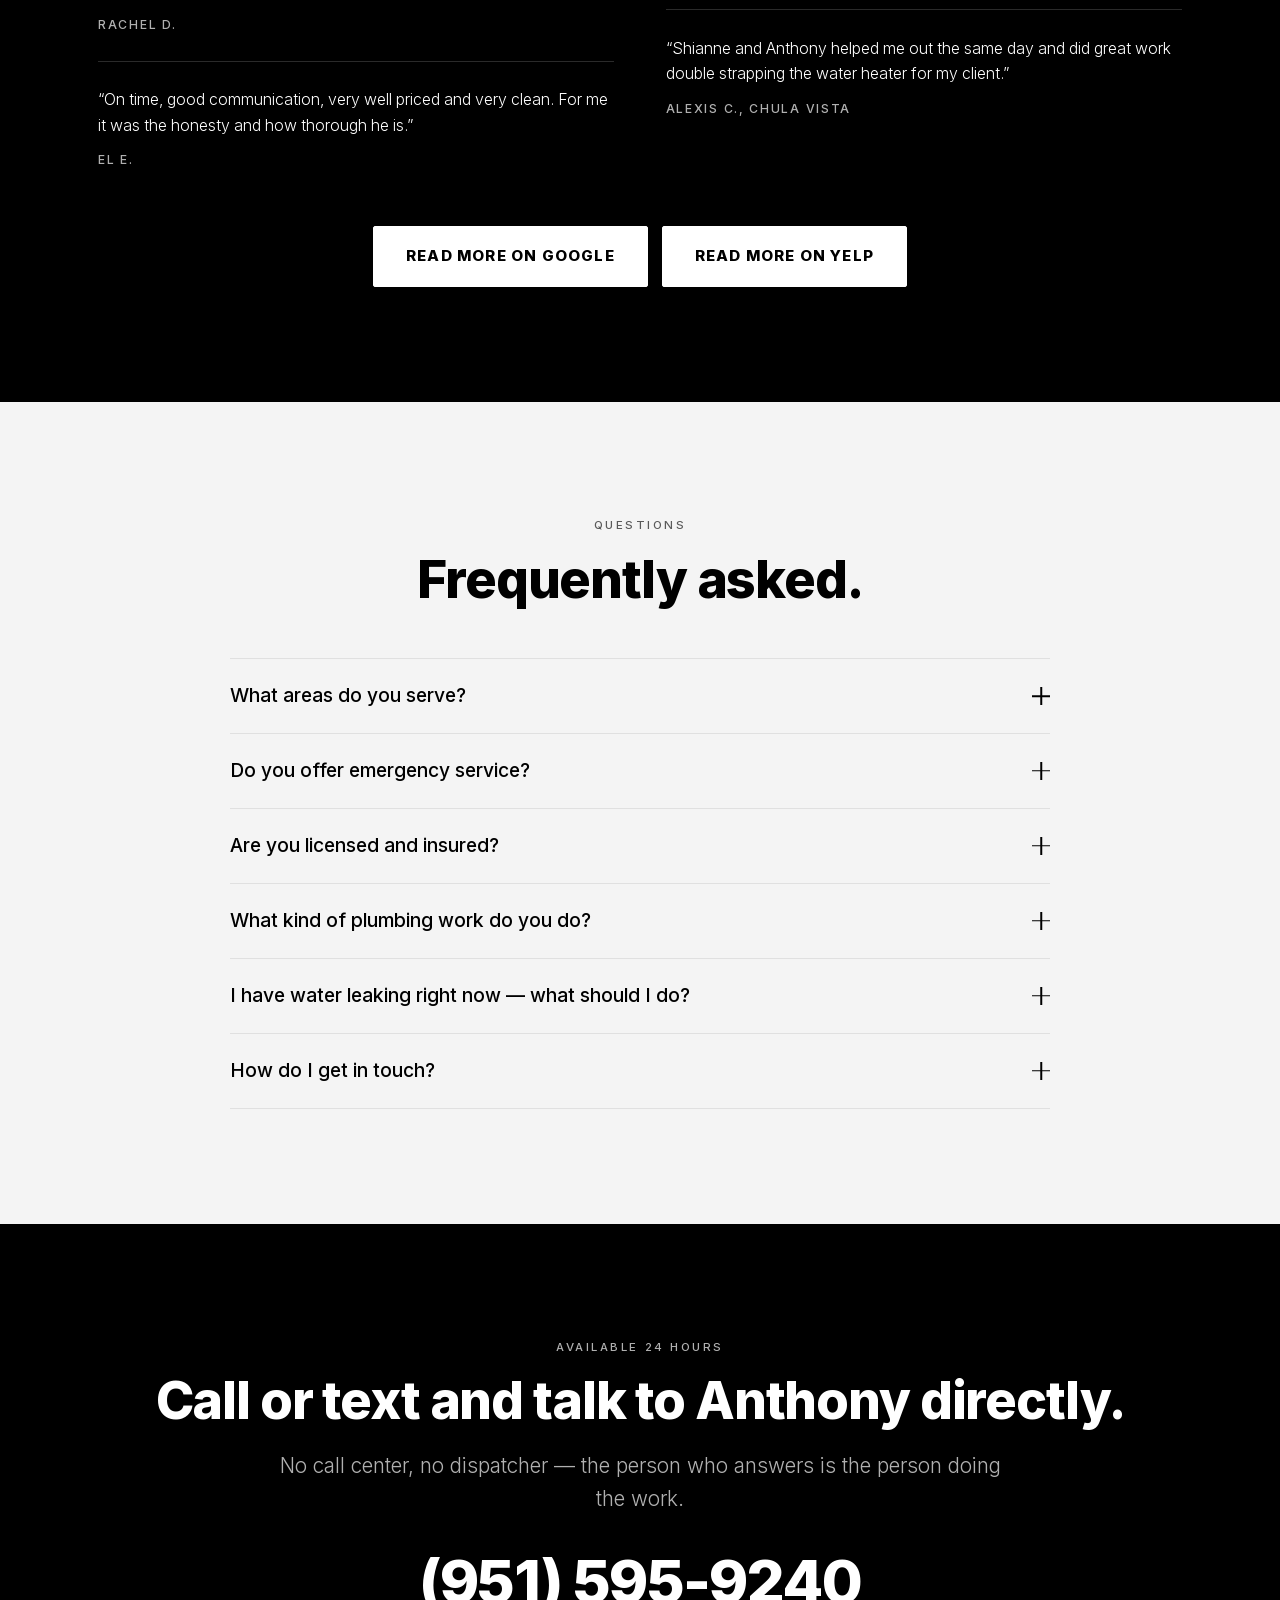
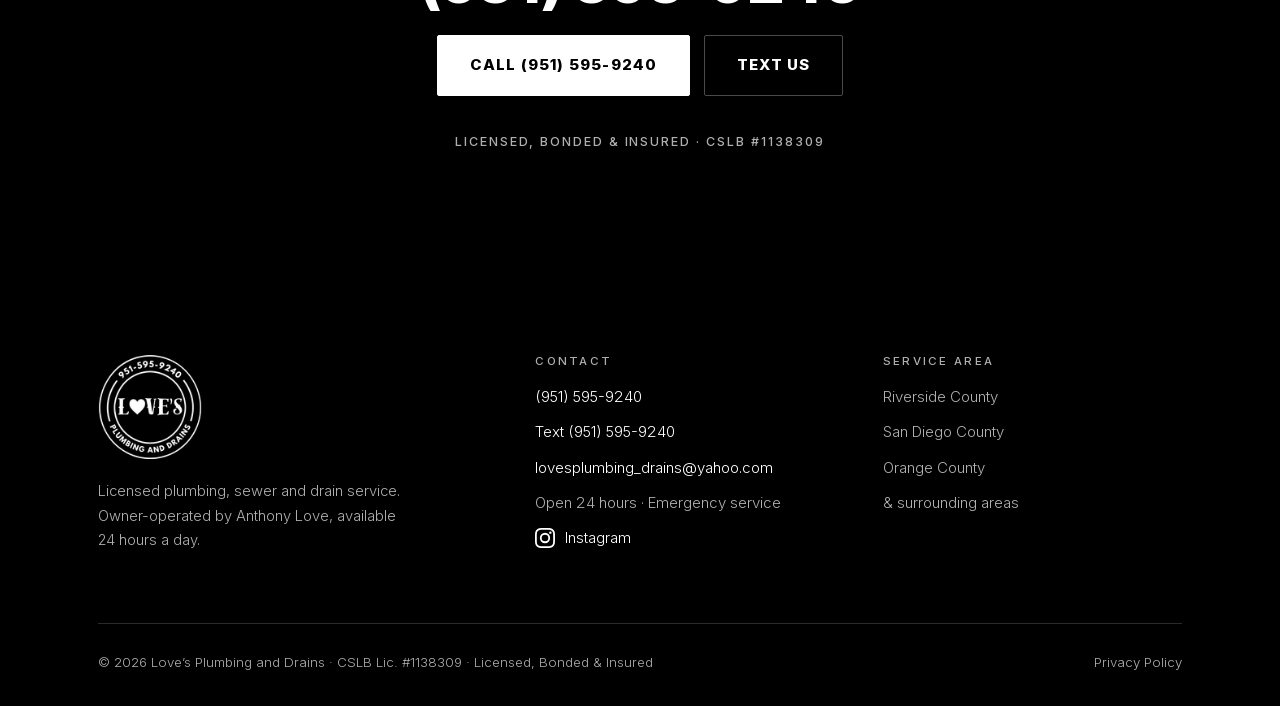
==== commit beb878d4: "Match Yelp review button style to Google Both are parallel actions, so both use btn--light now inste" ====
--- a/index.html
+++ b/index.html
@@ -112,7 +112,7 @@
 </div>
 <div class="btn-row" style="justify-content:center;margin-top:clamp(2.5rem,5vw,3.5rem)">
 <a class="btn btn--light" href="https://www.google.com/maps/place/Love's+Plumbing+And+Drains/@0,0,9z/data=!4m18!1m9!3m8!1s0x2d89352209ad2d93:0xe2fe098130cb69d!2sLove's+Plumbing+And+Drains!8m2!3d33.2770784!4d-117.2098025!9m1!1b1!16s%2Fg%2F11yrfq4sx1!3m7!1s0x2d89352209ad2d93:0xe2fe098130cb69d!8m2!3d33.2770784!4d-117.2098025!9m1!1b1!16s%2Fg%2F11yrfq4sx1?entry=ttu&amp;g_ep=EgoyMDI2MDgwMy4wIKXMDSoASAFQAw%3D%3D" target="_blank" rel="noopener noreferrer">Read More on Google</a>
-<a class="btn btn--outline-light" href="https://www.yelp.com/biz/love-s-plumbing-and-drains-san-diego-2" target="_blank" rel="noopener noreferrer">Read More on Yelp</a>
+<a class="btn btn--light" href="https://www.yelp.com/biz/love-s-plumbing-and-drains-san-diego-2" target="_blank" rel="noopener noreferrer">Read More on Yelp</a>
 </div>
 </div>
 </section>
